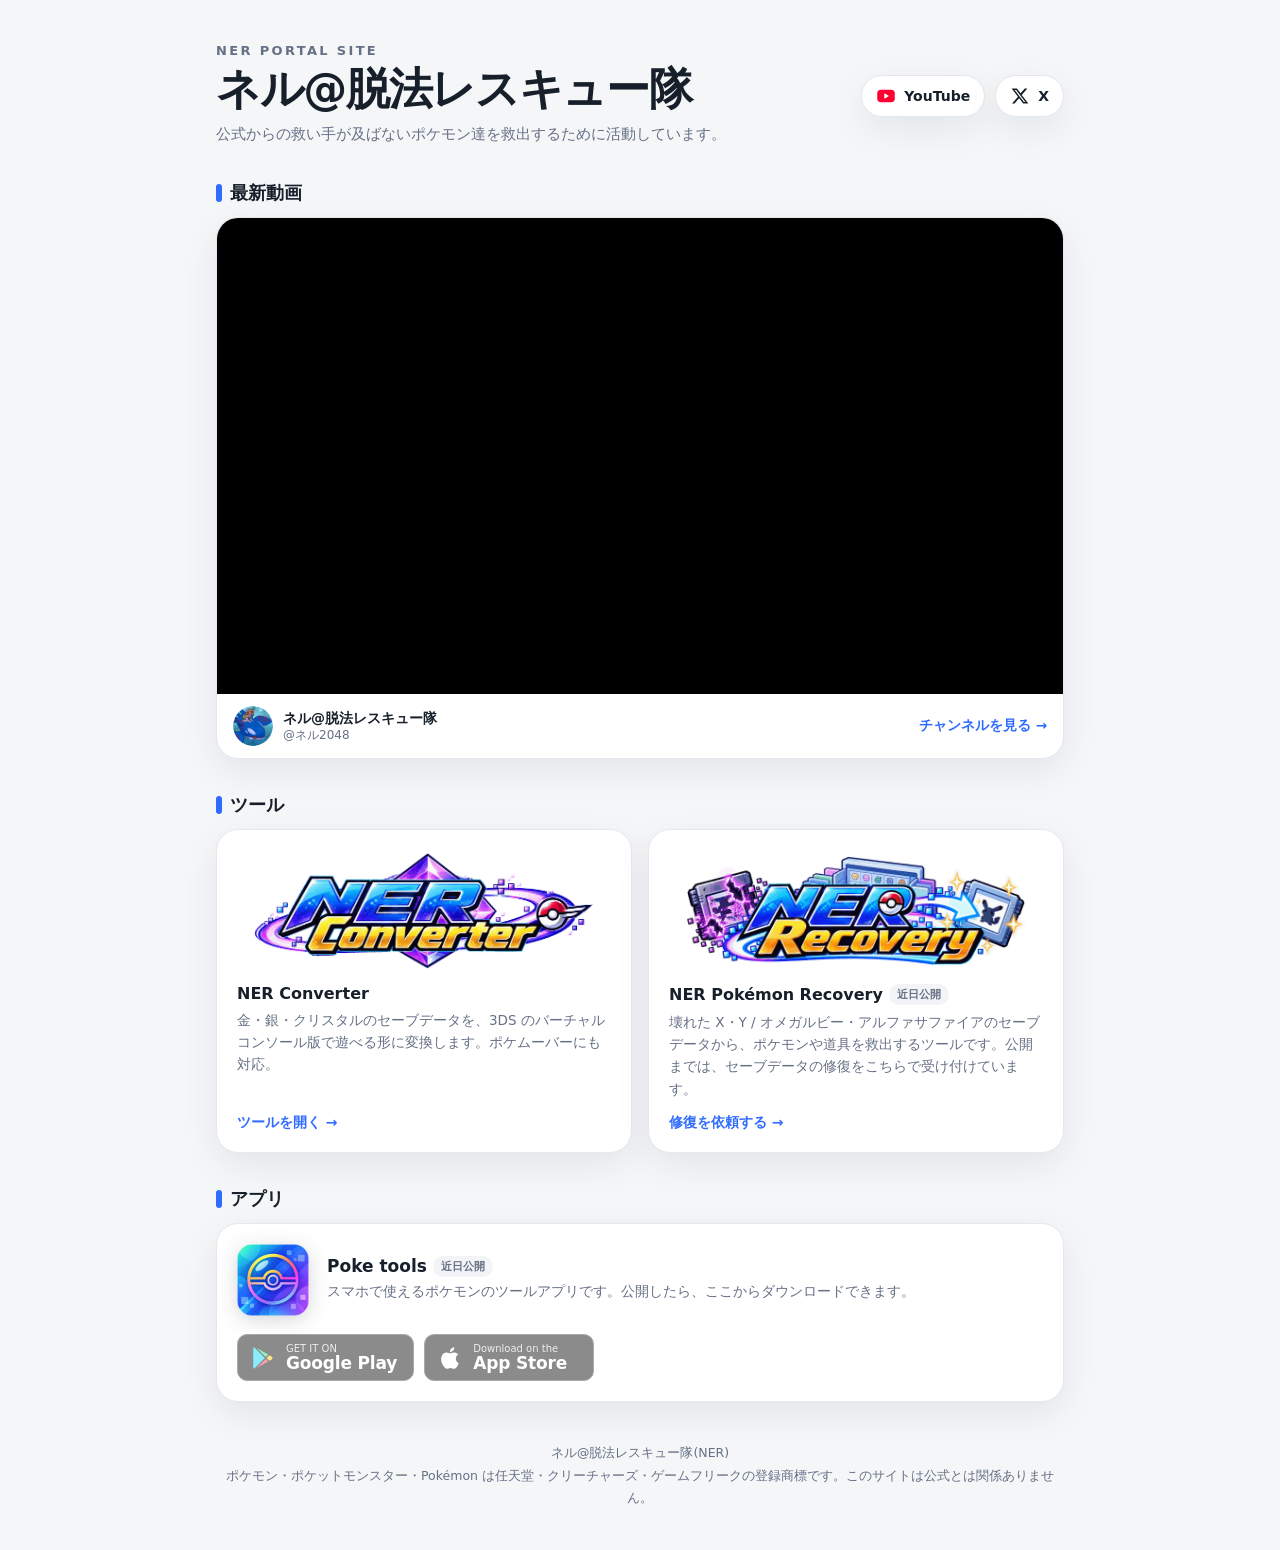
==== index.html @ 997ce914 "ポータル: Recovery のカードを修復依頼ページへつなぐ Co-Authored-By: Claude Opus 5.5 <noreply@anthropic.com> Claude-Sessi" ====
<!doctype html>
<html lang="ja">
<head>
<meta charset="utf-8">
<meta name="viewport" content="width=device-width, initial-scale=1">
<meta http-equiv="Cache-Control" content="no-cache">
<meta name="google-adsense-account" content="ca-pub-9139206140818266">
<title>ネル@脱法レスキュー隊 | NER PORTAL SITE</title>
<meta name="description" content="公式からの救い手が及ばないポケモン達を救出するために活動しています。NER Converter・NER Pokémon Recovery とアプリ、YouTube・X のまとめページです。">
<meta property="og:title" content="ネル@脱法レスキュー隊 | NER PORTAL SITE">
<meta property="og:description" content="ポケモンのセーブデータ用ツールとアプリ、YouTube・X のまとめ">
<meta property="og:image" content="https://noctis1008-wq.github.io/img/converter.png">
<style>
:root{
  --bg:#f4f6f8;--card:#fff;--line:#e4e7ec;--text:#17202a;--sub:#667085;--accent:#2f6bff;
  --shadow:0 12px 36px rgba(16,24,40,.07);--chip:#f2f4f7;
  font-family:system-ui,-apple-system,BlinkMacSystemFont,"Hiragino Sans","Segoe UI",sans-serif;color:var(--text);background:var(--bg)
}
@media (prefers-color-scheme:dark){:root:not([data-theme="light"]){--bg:#0f1420;--card:#171e2c;--line:#283246;--text:#eef2f7;--sub:#98a2b3;--accent:#7aa2ff;--shadow:0 12px 36px rgba(0,0,0,.35);--chip:#222b3c}}
:root[data-theme="dark"]{--bg:#0f1420;--card:#171e2c;--line:#283246;--text:#eef2f7;--sub:#98a2b3;--accent:#7aa2ff;--shadow:0 12px 36px rgba(0,0,0,.35);--chip:#222b3c}
*{box-sizing:border-box}
body{margin:0;background:var(--bg);color:var(--text)}
a{color:inherit}
.wrap{max-width:880px;margin:0 auto;padding:44px 16px 40px}
/* ヘッダー */
.hero{display:flex;align-items:center;justify-content:space-between;gap:16px;flex-wrap:wrap;margin-bottom:30px}
.hero-name{margin:0;font-size:clamp(26px,6vw,44px);word-break:keep-all;overflow-wrap:anywhere;letter-spacing:-.03em;line-height:1.05}
.hero-name small{display:block;font-size:13px;letter-spacing:.18em;color:var(--sub);font-weight:800;margin-bottom:8px}
.hero-lead{margin:10px 0 0;color:var(--sub);line-height:1.7;font-size:15px}
.sns{display:flex;gap:10px}
.sns a{display:inline-flex;align-items:center;gap:8px;text-decoration:none;font-weight:800;font-size:14px;padding:10px 14px;border-radius:999px;background:var(--card);border:1px solid var(--line);box-shadow:var(--shadow);transition:transform .15s}
.sns a:hover{transform:translateY(-2px)}
.sns svg{width:20px;height:20px;flex:none}
/* 見出し */
h2{font-size:18px;margin:34px 0 12px;display:flex;align-items:center;gap:8px}
h2::before{content:"";width:6px;height:18px;border-radius:3px;background:var(--accent)}
/* ツール */
.tools{display:grid;grid-template-columns:1fr 1fr;gap:16px}
.tool{display:flex;flex-direction:column;text-decoration:none;background:var(--card);border:1px solid var(--line);border-radius:22px;box-shadow:var(--shadow);overflow:hidden;transition:transform .15s,box-shadow .15s}
.tool:hover{transform:translateY(-3px);box-shadow:0 18px 40px rgba(16,24,40,.12)}
.tool-logo{display:grid;place-items:center;padding:18px 18px 6px;aspect-ratio:720/260}
.tool-logo img{width:100%;height:auto;max-width:340px}
.tool-body{padding:4px 20px 20px;display:flex;flex-direction:column;gap:6px;flex:1}
.tool-body b{font-size:16px}
.tool-body p{margin:0;color:var(--sub);font-size:13.5px;line-height:1.65;flex:1}
.tool-go{margin-top:8px;font-weight:800;font-size:14px;color:var(--accent)}
/* アプリ */
.app{background:var(--card);border:1px solid var(--line);border-radius:22px;box-shadow:var(--shadow);padding:20px;display:flex;gap:18px;align-items:center;flex-wrap:wrap}
.app-icon{width:72px;height:72px;flex:none;filter:drop-shadow(0 4px 10px rgba(16,24,40,.18))}
.app-main{flex:1;min-width:200px}
.app-main b{font-size:17px}
.app-main p{margin:4px 0 0;color:var(--sub);font-size:13.5px;line-height:1.6}
.soon{display:inline-block;margin-left:6px;font-size:11px;font-weight:800;padding:3px 8px;border-radius:999px;background:var(--chip);color:var(--sub);vertical-align:2px}
.stores{display:flex;gap:10px;flex-wrap:wrap;width:100%}
.store{display:inline-flex;align-items:center;gap:10px;min-width:170px;padding:8px 16px 8px 12px;border-radius:10px;background:#000;color:#fff;text-decoration:none;border:1px solid #444}
.store svg{width:26px;height:26px;flex:none}
.store span{display:flex;flex-direction:column;line-height:1.1}
.store small{font-size:10px;opacity:.85}
.store strong{font-size:17px;letter-spacing:-.01em;white-space:nowrap}
.store[aria-disabled="true"]{opacity:.45;cursor:not-allowed}
/* 動画 */
.video{background:var(--card);border:1px solid var(--line);border-radius:22px;box-shadow:var(--shadow);overflow:hidden}
.video-frame{position:relative;aspect-ratio:16/9;background:#000}
.video-frame iframe{position:absolute;inset:0;width:100%;height:100%;border:0}
.video-foot{display:flex;justify-content:space-between;align-items:center;gap:10px;padding:12px 16px;font-size:14px;flex-wrap:wrap}
.video-foot a{font-weight:800;color:var(--accent);text-decoration:none}
.video-empty{display:flex;align-items:center;gap:14px;padding:22px;text-decoration:none}
.video-empty svg{width:48px;height:48px;flex:none}
.video-empty b{display:block;font-size:16px}
.video-empty span{color:var(--sub);font-size:13.5px}
footer{text-align:center;margin-top:40px;color:var(--sub);font-size:12.5px;line-height:1.8}
@media (max-width:640px){
  .wrap{padding-top:30px}
  .tools{grid-template-columns:1fr}
  .store{flex:1;min-width:0;justify-content:center;padding:8px 10px}
  .store strong{font-size:15px}
}
.video-foot{text-decoration:none;color:inherit}
.video-foot .ch-icon,.video-empty .ch-icon{width:40px;height:40px;border-radius:50%;flex:none}
.video-empty .ch-icon{width:52px;height:52px}
.video-foot>span:nth-of-type(1){display:flex;flex-direction:column;line-height:1.3;margin-right:auto}
.video-foot small{color:var(--sub);font-size:12px}
.video-foot .ch-go{font-weight:800;color:var(--accent);font-size:13.5px}
.video-foot{justify-content:flex-start!important;flex-wrap:nowrap!important}
.video-foot .ch-go{white-space:nowrap}
.video-foot b{display:block}
.video-foot>span:nth-of-type(1){min-width:0}
</style>
</head>
<body>
<main class="wrap">
  <header class="hero">
    <div>
      <h1 class="hero-name"><small>NER PORTAL SITE</small>ネル@脱法レスキュー隊</h1>
      <p class="hero-lead">公式からの救い手が及ばないポケモン達を救出するために活動しています。</p>
    </div>
    <nav class="sns" aria-label="SNS">
      <a href="https://www.youtube.com/@%E3%83%8D%E3%83%AB2048" target="_blank" rel="noopener noreferrer">
        <svg viewBox="0 0 24 24" aria-hidden="true"><rect x="1.5" y="4.5" width="21" height="15" rx="4.5" fill="#ff0033"/><path d="M10 8.8v6.4l5.6-3.2z" fill="#fff"/></svg>YouTube</a>
      <a href="https://x.com/ner2048" target="_blank" rel="noopener noreferrer">
        <svg viewBox="0 0 24 24" aria-hidden="true"><path fill="currentColor" d="M17.75 3h3.07l-6.7 7.66L22 21h-6.17l-4.83-6.32L5.47 21H2.4l7.17-8.2L2 3h6.33l4.37 5.77zm-1.08 16.18h1.7L7.4 4.73H5.58z"/></svg>X</a>
    </nav>
  </header>

  <h2>最新動画</h2>
  <section class="video" id="video"></section>

  <h2>ツール</h2>
  <section class="tools">
    <a class="tool" href="converter/">
      <div class="tool-logo"><img src="img/converter.png" width="720" height="245" alt="NER Converter" decoding="async"></div>
      <div class="tool-body">
        <b>NER Converter</b>
        <p>金・銀・クリスタルのセーブデータを、3DS のバーチャルコンソール版で遊べる形に変換します。ポケムーバーにも対応。</p>
        <span class="tool-go">ツールを開く →</span>
      </div>
    </a>
    <!-- いまは修復依頼ページへつなぐ。Recovery を公開したら href を Pokemon-Save-Rescue/ にし、近日公開の表示と説明文を戻す -->
    <a class="tool" href="repair-request/">
      <div class="tool-logo"><img src="img/recovery.png" width="720" height="232" alt="NER Pokémon Recovery" decoding="async"></div>
      <div class="tool-body">
        <b>NER Pokémon Recovery<span class="soon">近日公開</span></b>
        <p>壊れた X・Y / オメガルビー・アルファサファイアのセーブデータから、ポケモンや道具を救出するツールです。公開までは、セーブデータの修復をこちらで受け付けています。</p>
        <span class="tool-go">修復を依頼する →</span>
      </div>
    </a>
  </section>

  <h2>アプリ</h2>
  <section class="app">
    <img class="app-icon" src="img/poketools.png" width="216" height="216" alt="Poke tools のアイコン">
    <div class="app-main">
      <b>Poke tools</b><span class="soon">近日公開</span>
      <p>スマホで使えるポケモンのツールアプリです。公開したら、ここからダウンロードできます。</p>
    </div>
    <div class="stores">
      <!-- 公開したら href を入れて aria-disabled を消す -->
      <a class="store" aria-disabled="true" title="近日公開" role="link">
        <svg viewBox="0 0 24 24" aria-hidden="true"><path fill="#00d7fe" d="M3.84 2.15 13.69 12l-9.85 9.85A1.6 1.6 0 0 1 3 20.5v-17c0-.59.34-1.11.84-1.35z"/><path fill="#ffce00" d="m17.89 9.5 2.27 1.31c.34.27.59.69.59 1.19s-.22.9-.57 1.18l-2.29 1.32L15.39 12z"/><path fill="#00f076" d="M6.05 2.66 16.81 8.88l-2.27 2.27z"/><path fill="#f63448" d="m16.81 15.12-10.76 6.22 8.49-8.49z"/></svg>
        <span><small>GET IT ON</small><strong>Google Play</strong></span></a>
      <a class="store" aria-disabled="true" title="近日公開" role="link">
        <svg viewBox="0 0 24 24" aria-hidden="true"><path fill="#fff" d="M18.71 19.5c-.83 1.24-1.71 2.45-3.05 2.47-1.34.03-1.77-.79-3.29-.79-1.53 0-2 .77-3.27.82-1.31.05-2.3-1.32-3.14-2.53C4.25 17 2.94 12.45 4.7 9.39c.87-1.52 2.43-2.48 4.12-2.51 1.28-.02 2.5.87 3.29.87.78 0 2.26-1.07 3.81-.91.65.03 2.47.26 3.64 1.98-.09.06-2.17 1.28-2.15 3.81.03 3.02 2.65 4.03 2.68 4.04-.03.07-.42 1.44-1.38 2.83M13 3.5c.73-.83 1.94-1.46 2.94-1.5.13 1.17-.34 2.35-1.04 3.19-.69.85-1.83 1.51-2.95 1.42-.15-1.15.41-2.35 1.05-3.11z"/></svg>
        <span><small>Download on the</small><strong>App Store</strong></span></a>
    </div>
  </section>

  <footer>ネル@脱法レスキュー隊(NER)<br>ポケモン・ポケットモンスター・Pokémon は任天堂・クリーチャーズ・ゲームフリークの登録商標です。このサイトは公式とは関係ありません。</footer>
</main>
<script>
// YouTube のチャンネル ID(UC で始まる文字列)を入れると、最新の動画がここに表示される。
// 空のあいだは、チャンネルへのリンクだけを出す。
const YT_CHANNEL_ID = "UCuv7zpLLJHIHn0xw_sAEwPQ";
const YT_URL = "https://www.youtube.com/@%E3%83%8D%E3%83%AB2048";
(function(){
  const box=document.getElementById('video');
  const ytIcon='<svg viewBox="0 0 24 24" aria-hidden="true"><rect x="1.5" y="4.5" width="21" height="15" rx="4.5" fill="#ff0033"/><path d="M10 8.8v6.4l5.6-3.2z" fill="#fff"/></svg>';
  if(/^UC[\w-]{22}$/.test(YT_CHANNEL_ID)){
    // チャンネルの「アップロード動画」の再生リスト(UC → UU)。いちばん新しい動画から再生される
    const list='UU'+YT_CHANNEL_ID.slice(2);
    box.innerHTML='<div class="video-frame"><iframe src="https://www.youtube-nocookie.com/embed/videoseries?list='+list+'" title="ネル@脱法レスキュー隊 の最新動画" loading="lazy" allow="accelerometer; encrypted-media; gyroscope; picture-in-picture; web-share" allowfullscreen></iframe></div>'+
      '<a class="video-foot" href="'+YT_URL+'" target="_blank" rel="noopener noreferrer"><img class="ch-icon" src="img/channel.png" width="192" height="192" alt=""><span><b>ネル@脱法レスキュー隊</b><small>@ネル2048</small></span><span class="ch-go">チャンネルを見る →</span></a>';
  }else{
    box.innerHTML='<a class="video-empty" href="'+YT_URL+'" target="_blank" rel="noopener noreferrer">'+'<img class="ch-icon" src="img/channel.png" width="192" height="192" alt="">'+'<div><b>YouTube で最新動画を見る</b><span>ネル@脱法レスキュー隊 のチャンネルを開きます</span></div></a>';
  }
})();
</script>
</body>
</html>
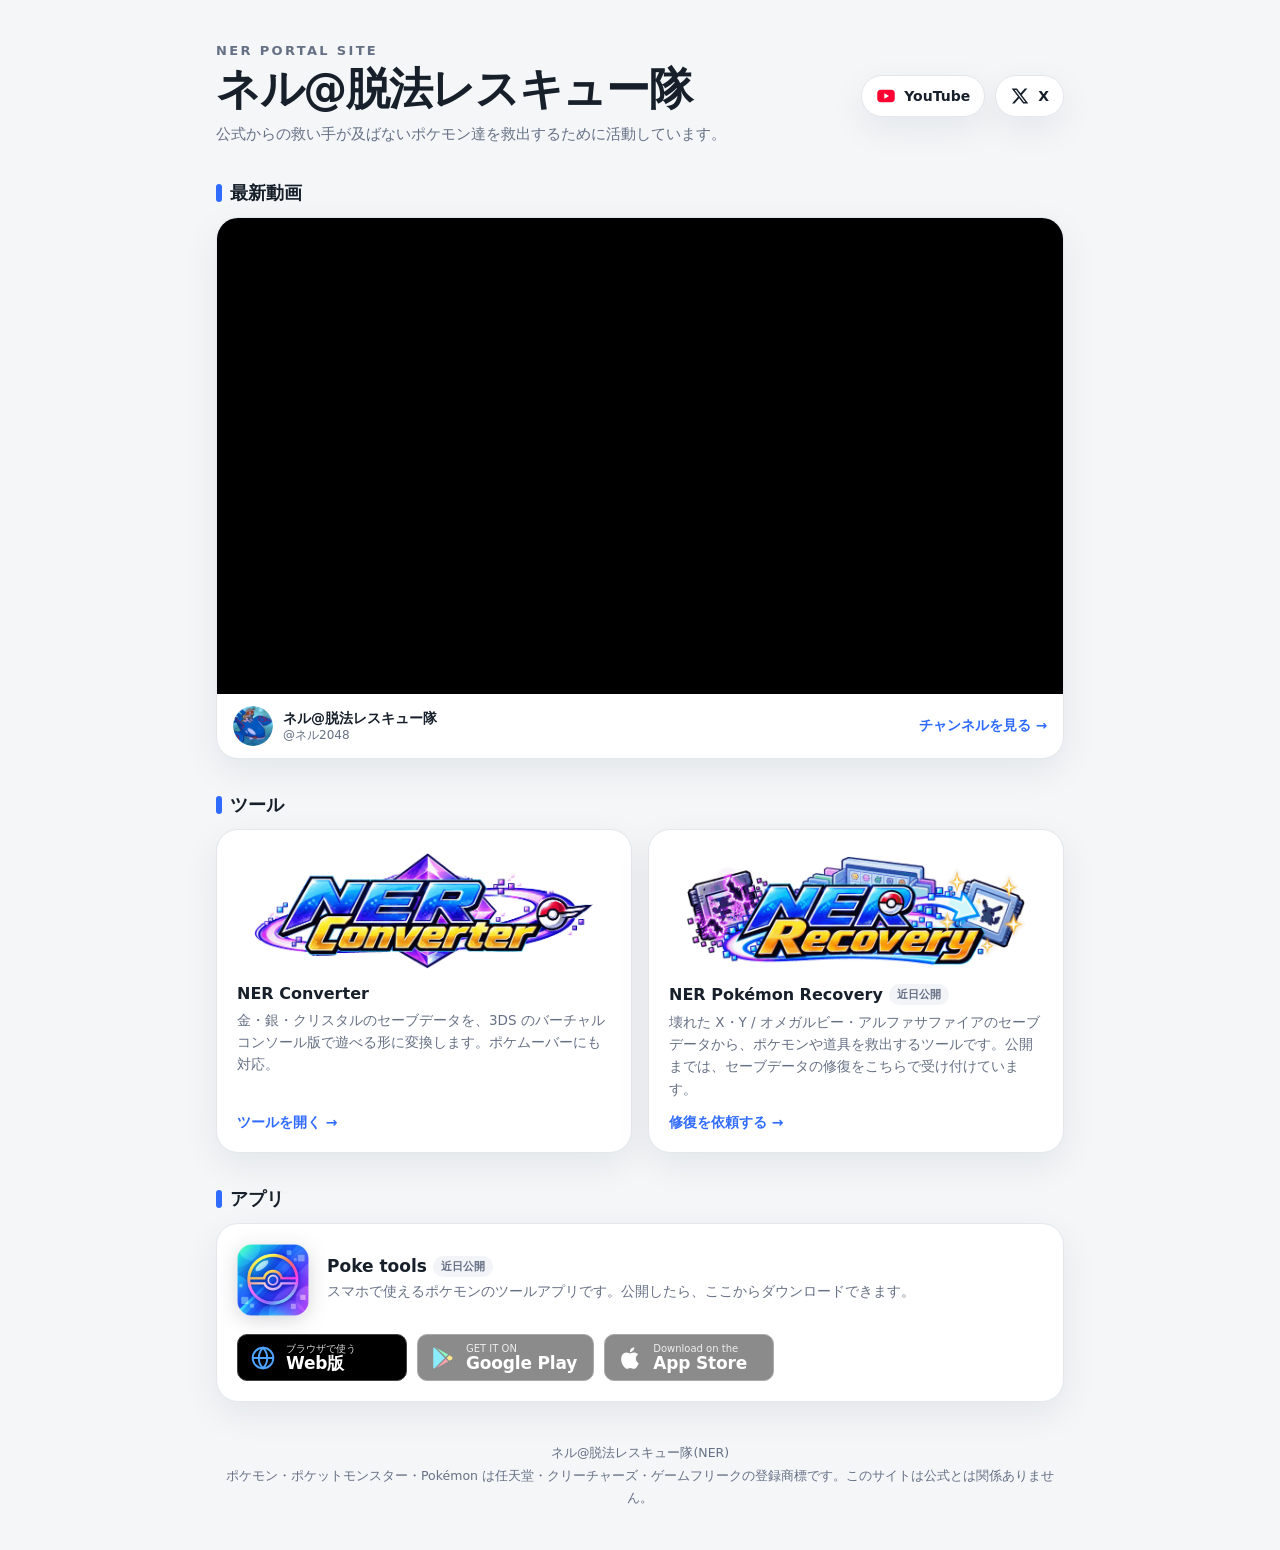
==== commit 878d0800: "ポータル: Poke tools に Web版 ボタンを追加" ====
--- a/index.html
+++ b/index.html
@@ -4,6 +4,8 @@
 <meta charset="utf-8">
 <meta name="viewport" content="width=device-width, initial-scale=1">
 <meta http-equiv="Cache-Control" content="no-cache">
+<!-- YouTube の埋め込みは、どのサイトから開いたか(リファラー)が届かないと「エラー 153」になる -->
+<meta name="referrer" content="strict-origin-when-cross-origin">
 <meta name="google-adsense-account" content="ca-pub-9139206140818266">
 <title>ネル@脱法レスキュー隊 | NER PORTAL SITE</title>
 <meta name="description" content="公式からの救い手が及ばないポケモン達を救出するために活動しています。NER Converter・NER Pokémon Recovery とアプリ、YouTube・X のまとめページです。">
@@ -74,6 +76,7 @@
   .tools{grid-template-columns:1fr}
   .store{flex:1;min-width:0;justify-content:center;padding:8px 10px}
   .store strong{font-size:15px}
+  .store-web{flex:1 1 100%}
 }
 .video-foot{text-decoration:none;color:inherit}
 .video-foot .ch-icon,.video-empty .ch-icon{width:40px;height:40px;border-radius:50%;flex:none}
@@ -134,6 +137,9 @@
       <p>スマホで使えるポケモンのツールアプリです。公開したら、ここからダウンロードできます。</p>
     </div>
     <div class="stores">
+      <a class="store store-web" href="poke-tools/">
+        <svg viewBox="0 0 24 24" aria-hidden="true"><circle cx="12" cy="12" r="9.5" fill="none" stroke="#4da3ff" stroke-width="1.8"/><path d="M2.5 12h19M12 2.5c2.6 2.7 3.9 5.9 3.9 9.5s-1.3 6.8-3.9 9.5c-2.6-2.7-3.9-5.9-3.9-9.5S9.4 5.2 12 2.5z" fill="none" stroke="#4da3ff" stroke-width="1.8"/></svg>
+        <span><small>ブラウザで使う</small><strong>Web版</strong></span></a>
       <!-- 公開したら href を入れて aria-disabled を消す -->
       <a class="store" aria-disabled="true" title="近日公開" role="link">
         <svg viewBox="0 0 24 24" aria-hidden="true"><path fill="#00d7fe" d="M3.84 2.15 13.69 12l-9.85 9.85A1.6 1.6 0 0 1 3 20.5v-17c0-.59.34-1.11.84-1.35z"/><path fill="#ffce00" d="m17.89 9.5 2.27 1.31c.34.27.59.69.59 1.19s-.22.9-.57 1.18l-2.29 1.32L15.39 12z"/><path fill="#00f076" d="M6.05 2.66 16.81 8.88l-2.27 2.27z"/><path fill="#f63448" d="m16.81 15.12-10.76 6.22 8.49-8.49z"/></svg>
@@ -157,7 +163,7 @@
   if(/^UC[\w-]{22}$/.test(YT_CHANNEL_ID)){
     // チャンネルの「アップロード動画」の再生リスト(UC → UU)。いちばん新しい動画から再生される
     const list='UU'+YT_CHANNEL_ID.slice(2);
-    box.innerHTML='<div class="video-frame"><iframe src="https://www.youtube-nocookie.com/embed/videoseries?list='+list+'" title="ネル@脱法レスキュー隊 の最新動画" loading="lazy" allow="accelerometer; encrypted-media; gyroscope; picture-in-picture; web-share" allowfullscreen></iframe></div>'+
+    box.innerHTML='<div class="video-frame"><iframe src="https://www.youtube-nocookie.com/embed/videoseries?list='+list+'" title="ネル@脱法レスキュー隊 の最新動画" loading="lazy" referrerpolicy="strict-origin-when-cross-origin" allow="accelerometer; encrypted-media; gyroscope; picture-in-picture; web-share" allowfullscreen></iframe></div>'+
       '<a class="video-foot" href="'+YT_URL+'" target="_blank" rel="noopener noreferrer"><img class="ch-icon" src="img/channel.png" width="192" height="192" alt=""><span><b>ネル@脱法レスキュー隊</b><small>@ネル2048</small></span><span class="ch-go">チャンネルを見る →</span></a>';
   }else{
     box.innerHTML='<a class="video-empty" href="'+YT_URL+'" target="_blank" rel="noopener noreferrer">'+'<img class="ch-icon" src="img/channel.png" width="192" height="192" alt="">'+'<div><b>YouTube で最新動画を見る</b><span>ネル@脱法レスキュー隊 のチャンネルを開きます</span></div></a>';
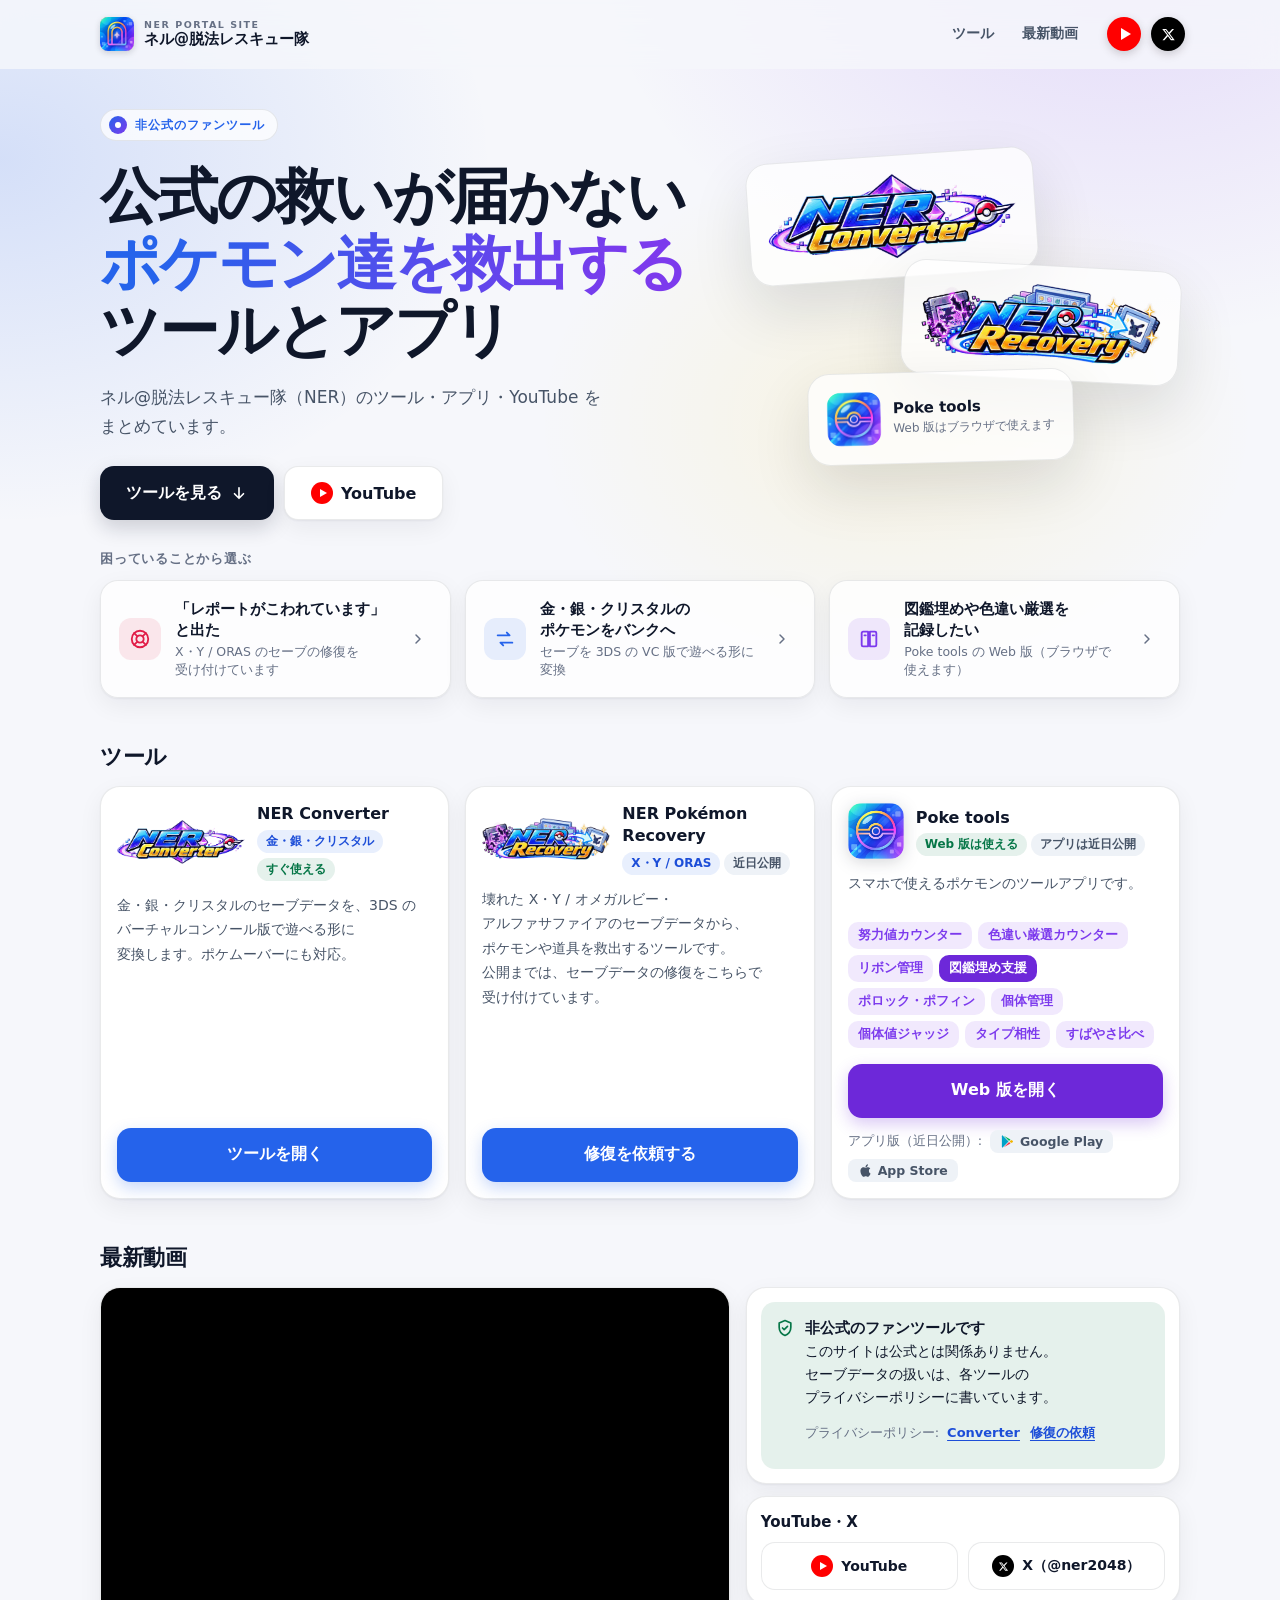
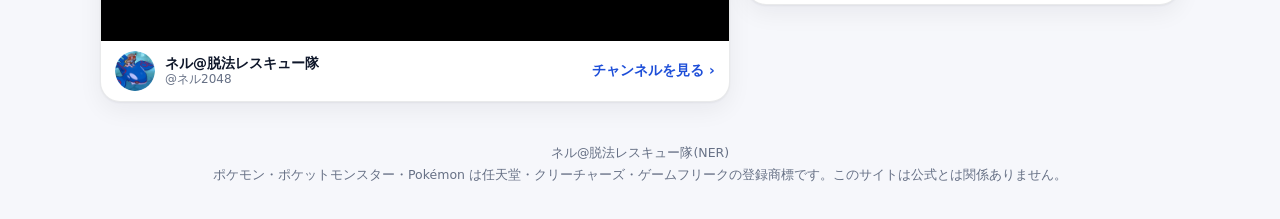
==== commit b5b714eb: "ポータル: トップページのデザインを刷新(大きな見出し・困っていることから選ぶ・ツール3つを1段に・Poke tools の Web 版を表に・動画の横に非公式の説明とYouTube・X)。ダークモー" ====
--- a/index.html
+++ b/index.html
@@ -6,152 +6,241 @@
 <meta http-equiv="Cache-Control" content="no-cache">
 <!-- YouTube の埋め込みは、どのサイトから開いたか(リファラー)が届かないと「エラー 153」になる -->
 <meta name="referrer" content="strict-origin-when-cross-origin">
-<meta name="google-adsense-account" content="ca-pub-9139206140818266">
 <title>ネル@脱法レスキュー隊 | NER PORTAL SITE</title>
+<meta name="apple-mobile-web-app-title" content="NER PORTAL">
+<link rel="apple-touch-icon" sizes="180x180" href="apple-touch-icon.png">
+<link rel="icon" type="image/png" sizes="192x192" href="img/portal-icon-192.png">
 <meta name="description" content="公式からの救い手が及ばないポケモン達を救出するために活動しています。NER Converter・NER Pokémon Recovery とアプリ、YouTube・X のまとめページです。">
 <meta property="og:title" content="ネル@脱法レスキュー隊 | NER PORTAL SITE">
 <meta property="og:description" content="ポケモンのセーブデータ用ツールとアプリ、YouTube・X のまとめ">
 <meta property="og:image" content="https://noctis1008-wq.github.io/img/converter.png">
 <style>
 :root{
-  --bg:#f4f6f8;--card:#fff;--line:#e4e7ec;--text:#17202a;--sub:#667085;--accent:#2f6bff;
-  --shadow:0 12px 36px rgba(16,24,40,.07);--chip:#f2f4f7;
-  font-family:system-ui,-apple-system,BlinkMacSystemFont,"Hiragino Sans","Segoe UI",sans-serif;color:var(--text);background:var(--bg)
+  --bg:#f6f7fb;--card:#fff;--glass:rgba(255,255,255,.74);--line:rgba(15,23,42,.09);--text:#0f172a;--sub:#475467;--mute:#667085;
+  --blue:#2563eb;--blue2:#1d4ed8;--violet:#7c3aed;--violet-btn:#6d28d9;--red:#e11d48;--ok:#067647;
+  --soft-b:rgba(37,99,235,.1);--soft-v:rgba(124,58,237,.11);--soft-r:rgba(225,29,72,.1);--soft-ok:rgba(6,118,71,.1);--chip:#eef2f7;
+  --shadow:0 1px 2px rgba(15,23,42,.05),0 8px 24px rgba(15,23,42,.06);--glow1:rgba(37,99,235,.16);--glow2:rgba(124,58,237,.16);--glow3:rgba(255,206,0,.10);
+  --top:rgba(246,247,251,.82);--pri-bg:#0f172a;--pri-fg:#fff;--x-bg:#000;--x-fg:#fff;
+  color-scheme:light;
 }
-@media (prefers-color-scheme:dark){:root:not([data-theme="light"]){--bg:#0f1420;--card:#171e2c;--line:#283246;--text:#eef2f7;--sub:#98a2b3;--accent:#7aa2ff;--shadow:0 12px 36px rgba(0,0,0,.35);--chip:#222b3c}}
-:root[data-theme="dark"]{--bg:#0f1420;--card:#171e2c;--line:#283246;--text:#eef2f7;--sub:#98a2b3;--accent:#7aa2ff;--shadow:0 12px 36px rgba(0,0,0,.35);--chip:#222b3c}
+@media (prefers-color-scheme:dark){:root:not([data-theme="light"]){
+  --bg:#0b1020;--card:#121a2e;--glass:rgba(18,26,46,.72);--line:rgba(255,255,255,.1);--text:#eef2ff;--sub:#b6c0d4;--mute:#8d99b0;
+  --blue:#6b95ff;--blue2:#8fb0ff;--violet:#a78bfa;--violet-btn:#7c3aed;--red:#fb7185;--ok:#4ade80;
+  --soft-b:rgba(107,149,255,.14);--soft-v:rgba(167,139,250,.15);--soft-r:rgba(251,113,133,.14);--soft-ok:rgba(74,222,128,.12);--chip:#1d273d;
+  --shadow:0 1px 2px rgba(0,0,0,.3),0 10px 30px rgba(0,0,0,.35);--glow1:rgba(37,99,235,.28);--glow2:rgba(124,58,237,.30);--glow3:rgba(255,206,0,0);
+  --top:rgba(11,16,32,.8);--pri-bg:#eef2ff;--pri-fg:#0b1020;--x-bg:#fff;--x-fg:#000;color-scheme:dark}}
+:root[data-theme="dark"]{
+  --bg:#0b1020;--card:#121a2e;--glass:rgba(18,26,46,.72);--line:rgba(255,255,255,.1);--text:#eef2ff;--sub:#b6c0d4;--mute:#8d99b0;
+  --blue:#6b95ff;--blue2:#8fb0ff;--violet:#a78bfa;--violet-btn:#7c3aed;--red:#fb7185;--ok:#4ade80;
+  --soft-b:rgba(107,149,255,.14);--soft-v:rgba(167,139,250,.15);--soft-r:rgba(251,113,133,.14);--soft-ok:rgba(74,222,128,.12);--chip:#1d273d;
+  --shadow:0 1px 2px rgba(0,0,0,.3),0 10px 30px rgba(0,0,0,.35);--glow1:rgba(37,99,235,.28);--glow2:rgba(124,58,237,.30);--glow3:rgba(255,206,0,0);
+  --top:rgba(11,16,32,.8);--pri-bg:#eef2ff;--pri-fg:#0b1020;--x-bg:#fff;--x-fg:#000;color-scheme:dark}
 *{box-sizing:border-box}
-body{margin:0;background:var(--bg);color:var(--text)}
-a{color:inherit}
-.wrap{max-width:880px;margin:0 auto;padding:44px 16px 40px}
-/* ヘッダー */
-.hero{display:flex;align-items:center;justify-content:space-between;gap:16px;flex-wrap:wrap;margin-bottom:30px}
-.hero-name{margin:0;font-size:clamp(26px,6vw,44px);word-break:keep-all;overflow-wrap:anywhere;letter-spacing:-.03em;line-height:1.05}
-.hero-name small{display:block;font-size:13px;letter-spacing:.18em;color:var(--sub);font-weight:800;margin-bottom:8px}
-.hero-lead{margin:10px 0 0;color:var(--sub);line-height:1.7;font-size:15px}
-.sns{display:flex;gap:10px}
-.sns a{display:inline-flex;align-items:center;gap:8px;text-decoration:none;font-weight:800;font-size:14px;padding:10px 14px;border-radius:999px;background:var(--card);border:1px solid var(--line);box-shadow:var(--shadow);transition:transform .15s}
-.sns a:hover{transform:translateY(-2px)}
-.sns svg{width:20px;height:20px;flex:none}
+html{scroll-behavior:smooth;scroll-padding-top:72px}
+body{margin:0;background:var(--bg);color:var(--text);font-family:"Noto Sans JP","Hiragino Sans","Hiragino Kaku Gothic ProN",system-ui,-apple-system,"Segoe UI","Yu Gothic UI",Meiryo,sans-serif;
+  font-feature-settings:"palt";-webkit-font-smoothing:antialiased;word-break:auto-phrase;line-break:strict;
+  background-image:radial-gradient(60% 600px at 88% -80px,var(--glow2),transparent 70%),radial-gradient(55% 520px at 0% 160px,var(--glow1),transparent 70%),radial-gradient(40% 380px at 70% 420px,var(--glow3),transparent 70%);background-repeat:no-repeat}
+a{color:inherit;text-decoration:none}
+:focus-visible{outline:3px solid var(--blue);outline-offset:2px;border-radius:10px}
+/* 上部バー */
+.top{position:sticky;top:0;z-index:10;background:var(--top);backdrop-filter:saturate(1.4) blur(14px);-webkit-backdrop-filter:saturate(1.4) blur(14px);border-bottom:1px solid transparent}
+.top-in{max-width:1160px;margin:0 auto;display:flex;align-items:center;justify-content:space-between;height:60px;padding:0 10px 0 18px}
+.brand{display:flex;align-items:center;gap:10px;min-height:44px}
+.brand img{width:30px;height:30px;border-radius:8px;box-shadow:0 2px 6px rgba(16,24,40,.18)}
+.brand span{display:flex;flex-direction:column;line-height:1.15;font-weight:700;font-size:14px}
+.brand small{font-size:9.5px;letter-spacing:.16em;color:var(--mute);font-weight:700}
+.nav{display:flex;align-items:center}
+.nav .lk{display:none;font-size:14px;font-weight:600;color:var(--sub);padding:0 14px;height:44px;align-items:center}
+.nav .lk:hover{color:var(--text)}
+/* 小さいアイコンは見た目の大きさのまま、押せる範囲を 44px にする */
+.hit{width:44px;height:44px;display:grid;place-items:center;border-radius:50%}
+.si{width:34px;height:34px;border-radius:50%;display:grid;place-items:center;box-shadow:0 3px 10px rgba(0,0,0,.18);transition:transform .15s}
+.hit:hover .si{transform:translateY(-1px)}
+.yt{background:#f00}.yt i{width:0;height:0;margin-left:3px;border-top:6px solid transparent;border-bottom:6px solid transparent;border-left:10px solid #fff}
+.xx{background:var(--x-bg);color:var(--x-fg)}.xx svg{width:15px;height:15px}
+.wrap{max-width:1160px;margin:0 auto;padding:0 24px}
+/* 最初の画面 */
+.hero{padding-top:26px}
+.eyebrow{display:inline-flex;align-items:center;gap:8px;font-size:12px;font-weight:700;letter-spacing:.08em;color:var(--blue);padding:6px 12px 6px 8px;border-radius:999px;background:var(--glass);border:1px solid var(--line)}
+.eyebrow .dot{width:18px;height:18px;border-radius:50%;background:linear-gradient(135deg,var(--blue),var(--violet));display:grid;place-items:center}
+.eyebrow .dot::after{content:"";width:6px;height:6px;border-radius:50%;background:#fff}
+h1{font-weight:900;letter-spacing:-.035em;line-height:1.18;font-size:34px;margin:18px 0 14px}
+h1 .l{display:block;word-break:keep-all}
+.grad{background-image:linear-gradient(100deg,var(--blue) 10%,var(--violet) 90%);-webkit-background-clip:text;background-clip:text;color:transparent}
+.lead{font-size:15px;line-height:1.75;color:var(--sub);margin:0;text-wrap:pretty}
+.ctas{display:flex;gap:10px;margin-top:24px}
+.btn{min-height:50px;padding:0 20px;border-radius:14px;display:inline-flex;align-items:center;justify-content:center;gap:8px;font-weight:700;font-size:15px;white-space:nowrap;transition:transform .15s,box-shadow .15s}
+.btn:hover{transform:translateY(-1px)}
+.btn svg{width:18px;height:18px;flex:none}
+.btn.pri{background:var(--pri-bg);color:var(--pri-fg);box-shadow:0 8px 20px rgba(15,23,42,.18);flex:1.2}
+.btn.sec{background:var(--card);border:1px solid var(--line);box-shadow:var(--shadow);flex:1}
+.btn .si{width:22px;height:22px;box-shadow:none}.btn .yt i{border-top-width:4px;border-bottom-width:4px;border-left-width:7px;margin-left:2px}
+.float{display:none}
+.kicker{font-size:13px;font-weight:700;color:var(--mute);letter-spacing:.06em;margin:34px 0 12px}
+.picks{display:grid;gap:10px}
+.pick{display:flex;align-items:center;gap:14px;padding:14px 12px 14px 14px;border-radius:18px;background:var(--glass);border:1px solid var(--line);box-shadow:var(--shadow);min-height:72px;transition:transform .15s,border-color .15s}
+.pick:hover{transform:translateY(-2px);border-color:rgba(37,99,235,.35)}
+.ic{flex:none;width:42px;height:42px;border-radius:12px;display:grid;place-items:center}
+.ic svg{width:22px;height:22px;fill:none;stroke:currentColor;stroke-width:2;stroke-linecap:round;stroke-linejoin:round}
+.ic.r{background:var(--soft-r);color:var(--red)}.ic.c{background:var(--soft-b);color:var(--blue)}.ic.p{background:var(--soft-v);color:var(--violet)}
+.pt{flex:1;min-width:0}
+.pt b{display:block;font-size:15px;font-weight:700;line-height:1.4;text-wrap:pretty}
+.pt small{display:block;font-size:12.5px;color:var(--mute);margin-top:2px;line-height:1.45}
+.chev{flex:none;width:28px;height:28px;display:grid;place-items:center;color:var(--mute)}
+.chev svg{width:16px;height:16px;fill:none;stroke:currentColor;stroke-width:2.2;stroke-linecap:round;stroke-linejoin:round}
 /* 見出し */
-h2{font-size:18px;margin:34px 0 12px;display:flex;align-items:center;gap:8px}
-h2::before{content:"";width:6px;height:18px;border-radius:3px;background:var(--accent)}
+h2{font-size:22px;font-weight:800;letter-spacing:-.02em;margin:44px 0 14px}
 /* ツール */
-.tools{display:grid;grid-template-columns:1fr 1fr;gap:16px}
-.tool{display:flex;flex-direction:column;text-decoration:none;background:var(--card);border:1px solid var(--line);border-radius:22px;box-shadow:var(--shadow);overflow:hidden;transition:transform .15s,box-shadow .15s}
-.tool:hover{transform:translateY(-3px);box-shadow:0 18px 40px rgba(16,24,40,.12)}
-.tool-logo{display:grid;place-items:center;padding:18px 18px 6px;aspect-ratio:720/260}
-.tool-logo img{width:100%;height:auto;max-width:340px}
-.tool-body{padding:4px 20px 20px;display:flex;flex-direction:column;gap:6px;flex:1}
-.tool-body b{font-size:16px}
-.tool-body p{margin:0;color:var(--sub);font-size:13.5px;line-height:1.65;flex:1}
-.tool-go{margin-top:8px;font-weight:800;font-size:14px;color:var(--accent)}
-/* アプリ */
-.app{background:var(--card);border:1px solid var(--line);border-radius:22px;box-shadow:var(--shadow);padding:20px;display:flex;gap:18px;align-items:center;flex-wrap:wrap}
-.app-icon{width:72px;height:72px;flex:none;filter:drop-shadow(0 4px 10px rgba(16,24,40,.18))}
-.app-main{flex:1;min-width:200px}
-.app-main b{font-size:17px}
-.app-main p{margin:4px 0 0;color:var(--sub);font-size:13.5px;line-height:1.6}
-.soon{display:inline-block;margin-left:6px;font-size:11px;font-weight:800;padding:3px 8px;border-radius:999px;background:var(--chip);color:var(--sub);vertical-align:2px}
-.stores{display:flex;gap:10px;flex-wrap:wrap;width:100%}
-.store{display:inline-flex;align-items:center;gap:10px;min-width:170px;padding:8px 16px 8px 12px;border-radius:10px;background:#000;color:#fff;text-decoration:none;border:1px solid #444}
-.store svg{width:26px;height:26px;flex:none}
-.store span{display:flex;flex-direction:column;line-height:1.1}
-.store small{font-size:10px;opacity:.85}
-.store strong{font-size:17px;letter-spacing:-.01em;white-space:nowrap}
-.store[aria-disabled="true"]{opacity:.45;cursor:not-allowed}
-/* 動画 */
-.video{background:var(--card);border:1px solid var(--line);border-radius:22px;box-shadow:var(--shadow);overflow:hidden}
+.tools{display:grid;gap:12px}
+.card{background:var(--card);border:1px solid var(--line);border-radius:20px;box-shadow:var(--shadow)}
+.tool{padding:16px;display:flex;flex-direction:column}
+.tool-top{display:flex;align-items:center;gap:12px}
+.tool-top .logo{width:128px;height:auto;flex:none}
+.tool-top .icon{width:56px;height:56px;flex:none;border-radius:14px;filter:drop-shadow(0 3px 8px rgba(16,24,40,.18))}
+.tool-top b{display:block;font-size:16px;line-height:1.35}
+.tag{display:inline-flex;align-items:center;font-size:12px;font-weight:700;padding:3px 9px;border-radius:999px;background:var(--chip);color:var(--sub);margin:5px 4px 0 0}
+.tag.b{background:var(--soft-b);color:var(--blue2)}.tag.ok{background:var(--soft-ok);color:var(--ok)}
+.tool p{font-size:14px;color:var(--sub);line-height:1.75;margin:12px 0 0;flex:1}
+.tool .btn{margin-top:14px;background:#2563eb;color:#fff;box-shadow:0 6px 16px rgba(37,99,235,.25);font-size:16px}
+.tool .btn.v{background:var(--violet-btn);box-shadow:0 6px 16px rgba(109,40,217,.25)}
+.chips{display:flex;flex-wrap:wrap;gap:6px;margin-top:10px;padding:0;list-style:none}
+.chips li{font-size:12.5px;font-weight:700;padding:5px 10px;border-radius:10px;background:var(--soft-v);color:var(--violet)}
+.chips li.hl{background:var(--violet-btn);color:#fff}
+.stores{display:flex;flex-wrap:wrap;align-items:center;gap:6px 8px;margin-top:12px;font-size:13px;color:var(--mute)}
+.store{flex:none;white-space:nowrap;display:inline-flex;align-items:center;gap:5px;padding:4px 10px;border-radius:8px;background:var(--chip);color:var(--sub);font-weight:700;font-size:12.5px;cursor:default}
+.store svg{width:15px;height:15px}
+/* 動画・このサイトについて */
+.lower{display:grid;gap:12px}
+.video{overflow:hidden}
 .video-frame{position:relative;aspect-ratio:16/9;background:#000}
 .video-frame iframe{position:absolute;inset:0;width:100%;height:100%;border:0}
-.video-foot{display:flex;justify-content:space-between;align-items:center;gap:10px;padding:12px 16px;font-size:14px;flex-wrap:wrap}
-.video-foot a{font-weight:800;color:var(--accent);text-decoration:none}
-.video-empty{display:flex;align-items:center;gap:14px;padding:22px;text-decoration:none}
-.video-empty svg{width:48px;height:48px;flex:none}
-.video-empty b{display:block;font-size:16px}
-.video-empty span{color:var(--sub);font-size:13.5px}
-footer{text-align:center;margin-top:40px;color:var(--sub);font-size:12.5px;line-height:1.8}
-@media (max-width:640px){
-  .wrap{padding-top:30px}
-  .tools{grid-template-columns:1fr}
-  .store{flex:1;min-width:0;justify-content:center;padding:8px 10px}
-  .store strong{font-size:15px}
-  .store-web{flex:1 1 100%}
+.video-foot{display:flex;align-items:center;gap:10px;padding:10px 14px;min-height:60px}
+.ch-icon{width:40px;height:40px;border-radius:50%;flex:none}
+.video-foot>span:nth-of-type(1){display:flex;flex-direction:column;line-height:1.3;margin-right:auto;min-width:0}
+.video-foot b{font-size:14px;white-space:nowrap;overflow:hidden;text-overflow:ellipsis}.video-foot small{font-size:12px;color:var(--mute)}
+.ch-go{font-weight:700;font-size:14px;color:var(--blue2);white-space:nowrap}
+.video-empty{display:flex;align-items:center;gap:14px;padding:22px}
+.video-empty .ch-icon{width:52px;height:52px}
+.video-empty b{display:block;font-size:16px}.video-empty span{color:var(--sub);font-size:13.5px}
+.side{display:grid;gap:12px;align-content:start}
+.trust{display:flex;gap:10px;padding:14px;border-radius:14px;background:var(--soft-ok);color:var(--text);font-size:13.5px;line-height:1.7}
+.trust svg{width:20px;height:20px;flex:none;margin-top:2px;fill:none;stroke:var(--ok);stroke-width:2;stroke-linecap:round;stroke-linejoin:round}
+.trust b{display:block;font-size:14.5px}
+.trust a{color:var(--blue2);font-weight:700;text-decoration:underline;text-underline-offset:3px;display:inline-flex;align-items:center;min-height:44px;padding:0 2px}
+.trust .pp{display:flex;flex-wrap:wrap;align-items:center;gap:0 6px;margin-top:2px;color:var(--mute);font-size:13px}
+.box{padding:14px}
+.box h3{margin:2px 0 10px;font-size:15px;font-weight:800}
+.sns{display:grid;grid-template-columns:1fr 1fr;gap:10px}
+.sns a{min-height:48px;border-radius:14px;border:1px solid var(--line);display:flex;align-items:center;justify-content:center;gap:8px;font-weight:700;font-size:14px;background:var(--card)}
+.sns a:hover{border-color:rgba(37,99,235,.35)}
+.sns .si{width:22px;height:22px;box-shadow:none}.sns .yt i{border-top-width:4px;border-bottom-width:4px;border-left-width:7px;margin-left:2px}.sns .xx svg{width:11px;height:11px}
+footer{text-align:center;margin:40px 0 0;padding:0 16px 32px;color:var(--mute);font-size:12.5px;line-height:1.8}
+@media (min-width:900px){
+  .top-in{height:68px;padding:0 30px 0 40px}
+  .brand img{width:34px;height:34px}.brand span{font-size:15px}
+  .nav .lk{display:inline-flex}.nav .gap{width:10px}
+  .wrap{padding:0 40px}
+  .hero{display:grid;grid-template-columns:1.15fr .85fr;gap:40px;align-items:center;padding-top:40px}
+  h1{font-size:60px;line-height:1.12;margin:22px 0 18px}
+  .lead{font-size:17px}
+  .btn{min-height:54px;padding:0 26px;font-size:16px}
+  .btn.pri,.btn.sec{flex:none}
+  .float{display:block;position:relative;height:360px}
+  .fc{position:absolute;background:var(--glass);border:1px solid var(--line);border-radius:22px;box-shadow:0 24px 60px rgba(15,23,42,.12);padding:18px;transition:transform .2s}
+  .fc img{display:block;height:auto}
+  .fc.f1{left:10px;top:20px;transform:rotate(-4deg)}.fc.f1 img{width:250px}
+  .fc.f2{right:0;top:130px;transform:rotate(3deg)}.fc.f2 img{width:240px}
+  .fc.f3{left:70px;top:236px;display:flex;align-items:center;gap:12px;transform:rotate(-1.5deg)}.fc.f3 img{width:54px;border-radius:14px}
+  .fc.f3 b{font-size:15px;display:block}.fc.f3 small{font-size:12px;color:var(--mute)}
+  .kicker{margin:30px 0 12px}
+  .picks{grid-template-columns:repeat(3,1fr);gap:14px}
+  .pick{padding:18px;min-height:88px}
+  .tools{grid-template-columns:repeat(3,1fr);gap:16px}
+  .tool .btn{margin-top:auto}
+  .tool p{margin-bottom:16px}
+  .lower{grid-template-columns:1.45fr 1fr;gap:16px;align-items:start}
 }
-.video-foot{text-decoration:none;color:inherit}
-.video-foot .ch-icon,.video-empty .ch-icon{width:40px;height:40px;border-radius:50%;flex:none}
-.video-empty .ch-icon{width:52px;height:52px}
-.video-foot>span:nth-of-type(1){display:flex;flex-direction:column;line-height:1.3;margin-right:auto}
-.video-foot small{color:var(--sub);font-size:12px}
-.video-foot .ch-go{font-weight:800;color:var(--accent);font-size:13.5px}
-.video-foot{justify-content:flex-start!important;flex-wrap:nowrap!important}
-.video-foot .ch-go{white-space:nowrap}
-.video-foot b{display:block}
-.video-foot>span:nth-of-type(1){min-width:0}
+@media (prefers-reduced-motion:reduce){html{scroll-behavior:auto}*{transition:none!important}}
 </style>
 </head>
 <body>
+<header class="top"><div class="top-in">
+  <a class="brand" href="./" aria-label="NER PORTAL SITE トップ"><img src="img/portal-icon-192.png" width="192" height="192" alt=""><span><small>NER PORTAL SITE</small>ネル@脱法レスキュー隊</span></a>
+  <nav class="nav" aria-label="サイト内とSNS">
+    <a class="lk" href="#tools">ツール</a><a class="lk" href="#latest">最新動画</a><span class="gap"></span>
+    <a class="hit" href="https://www.youtube.com/@%E3%83%8D%E3%83%AB2048" target="_blank" rel="noopener noreferrer" aria-label="YouTube"><span class="si yt"><i></i></span></a>
+    <a class="hit" href="https://x.com/ner2048" target="_blank" rel="noopener noreferrer" aria-label="X"><span class="si xx"><svg viewBox="0 0 24 24" aria-hidden="true"><path fill="currentColor" d="M17.75 3h3.07l-6.7 7.66L22 21h-6.17l-4.83-6.32L5.47 21H2.4l7.17-8.2L2 3h6.33l4.37 5.77zm-1.08 16.18h1.7L7.4 4.73H5.58z"/></svg></span></a>
+  </nav>
+</div></header>
 <main class="wrap">
-  <header class="hero">
+  <section class="hero">
     <div>
-      <h1 class="hero-name"><small>NER PORTAL SITE</small>ネル@脱法レスキュー隊</h1>
-      <p class="hero-lead">公式からの救い手が及ばないポケモン達を救出するために活動しています。</p>
+      <span class="eyebrow"><span class="dot"></span>非公式のファンツール</span>
+      <h1><span class="l">公式の救いが届かない</span><span class="l"><span class="grad">ポケモン達を救出する</span></span><span class="l">ツールとアプリ</span></h1>
+      <p class="lead">ネル@脱法レスキュー隊（NER）のツール・アプリ・YouTube をまとめています。</p>
+      <div class="ctas">
+        <a class="btn pri" href="#tools">ツールを見る<svg viewBox="0 0 24 24" fill="none" stroke="currentColor" stroke-width="2.2" stroke-linecap="round" stroke-linejoin="round" aria-hidden="true"><path d="M12 5v14M6 13l6 6 6-6"/></svg></a>
+        <a class="btn sec" href="https://www.youtube.com/@%E3%83%8D%E3%83%AB2048" target="_blank" rel="noopener noreferrer"><span class="si yt"><i></i></span>YouTube</a>
+      </div>
     </div>
-    <nav class="sns" aria-label="SNS">
-      <a href="https://www.youtube.com/@%E3%83%8D%E3%83%AB2048" target="_blank" rel="noopener noreferrer">
-        <svg viewBox="0 0 24 24" aria-hidden="true"><rect x="1.5" y="4.5" width="21" height="15" rx="4.5" fill="#ff0033"/><path d="M10 8.8v6.4l5.6-3.2z" fill="#fff"/></svg>YouTube</a>
-      <a href="https://x.com/ner2048" target="_blank" rel="noopener noreferrer">
-        <svg viewBox="0 0 24 24" aria-hidden="true"><path fill="currentColor" d="M17.75 3h3.07l-6.7 7.66L22 21h-6.17l-4.83-6.32L5.47 21H2.4l7.17-8.2L2 3h6.33l4.37 5.77zm-1.08 16.18h1.7L7.4 4.73H5.58z"/></svg>X</a>
-    </nav>
-  </header>
-
-  <h2>最新動画</h2>
-  <section class="video" id="video"></section>
-
-  <h2>ツール</h2>
-  <section class="tools">
-    <a class="tool" href="converter/">
-      <div class="tool-logo"><img src="img/converter.png" width="720" height="245" alt="NER Converter" decoding="async"></div>
-      <div class="tool-body">
-        <b>NER Converter</b>
-        <p>金・銀・クリスタルのセーブデータを、3DS のバーチャルコンソール版で遊べる形に変換します。ポケムーバーにも対応。</p>
-        <span class="tool-go">ツールを開く →</span>
-      </div>
-    </a>
-    <!-- いまは修復依頼ページへつなぐ。Recovery を公開したら href を Pokemon-Save-Rescue/ にし、近日公開の表示と説明文を戻す -->
-    <a class="tool" href="repair-request/">
-      <div class="tool-logo"><img src="img/recovery.png" width="720" height="232" alt="NER Pokémon Recovery" decoding="async"></div>
-      <div class="tool-body">
-        <b>NER Pokémon Recovery<span class="soon">近日公開</span></b>
-        <p>壊れた X・Y / オメガルビー・アルファサファイアのセーブデータから、ポケモンや道具を救出するツールです。公開までは、セーブデータの修復をこちらで受け付けています。</p>
-        <span class="tool-go">修復を依頼する →</span>
-      </div>
-    </a>
-  </section>
-
-  <h2>アプリ</h2>
-  <section class="app">
-    <img class="app-icon" src="img/poketools.png" width="216" height="216" alt="Poke tools のアイコン">
-    <div class="app-main">
-      <b>Poke tools</b><span class="soon">近日公開</span>
-      <p>スマホで使えるポケモンのツールアプリです。公開したら、ここからダウンロードできます。</p>
-    </div>
-    <div class="stores">
-      <a class="store store-web" href="poke-tools/">
-        <svg viewBox="0 0 24 24" aria-hidden="true"><circle cx="12" cy="12" r="9.5" fill="none" stroke="#4da3ff" stroke-width="1.8"/><path d="M2.5 12h19M12 2.5c2.6 2.7 3.9 5.9 3.9 9.5s-1.3 6.8-3.9 9.5c-2.6-2.7-3.9-5.9-3.9-9.5S9.4 5.2 12 2.5z" fill="none" stroke="#4da3ff" stroke-width="1.8"/></svg>
-        <span><small>ブラウザで使う</small><strong>Web版</strong></span></a>
-      <!-- 公開したら href を入れて aria-disabled を消す -->
-      <a class="store" aria-disabled="true" title="近日公開" role="link">
-        <svg viewBox="0 0 24 24" aria-hidden="true"><path fill="#00d7fe" d="M3.84 2.15 13.69 12l-9.85 9.85A1.6 1.6 0 0 1 3 20.5v-17c0-.59.34-1.11.84-1.35z"/><path fill="#ffce00" d="m17.89 9.5 2.27 1.31c.34.27.59.69.59 1.19s-.22.9-.57 1.18l-2.29 1.32L15.39 12z"/><path fill="#00f076" d="M6.05 2.66 16.81 8.88l-2.27 2.27z"/><path fill="#f63448" d="m16.81 15.12-10.76 6.22 8.49-8.49z"/></svg>
-        <span><small>GET IT ON</small><strong>Google Play</strong></span></a>
-      <a class="store" aria-disabled="true" title="近日公開" role="link">
-        <svg viewBox="0 0 24 24" aria-hidden="true"><path fill="#fff" d="M18.71 19.5c-.83 1.24-1.71 2.45-3.05 2.47-1.34.03-1.77-.79-3.29-.79-1.53 0-2 .77-3.27.82-1.31.05-2.3-1.32-3.14-2.53C4.25 17 2.94 12.45 4.7 9.39c.87-1.52 2.43-2.48 4.12-2.51 1.28-.02 2.5.87 3.29.87.78 0 2.26-1.07 3.81-.91.65.03 2.47.26 3.64 1.98-.09.06-2.17 1.28-2.15 3.81.03 3.02 2.65 4.03 2.68 4.04-.03.07-.42 1.44-1.38 2.83M13 3.5c.73-.83 1.94-1.46 2.94-1.5.13 1.17-.34 2.35-1.04 3.19-.69.85-1.83 1.51-2.95 1.42-.15-1.15.41-2.35 1.05-3.11z"/></svg>
-        <span><small>Download on the</small><strong>App Store</strong></span></a>
+    <div class="float" aria-hidden="true">
+      <div class="fc f1"><img src="img/converter.png" width="720" height="245" alt=""></div>
+      <div class="fc f2"><img src="img/recovery.png" width="720" height="232" alt=""></div>
+      <div class="fc f3"><img src="img/poketools.png" width="216" height="216" alt=""><span><b>Poke tools</b><small>Web 版はブラウザで使えます</small></span></div>
     </div>
   </section>
 
-  <footer>ネル@脱法レスキュー隊(NER)<br>ポケモン・ポケットモンスター・Pokémon は任天堂・クリーチャーズ・ゲームフリークの登録商標です。このサイトは公式とは関係ありません。</footer>
+  <p class="kicker" id="pick-h">困っていることから選ぶ</p>
+  <nav class="picks" aria-labelledby="pick-h">
+    <a class="pick" href="repair-request/"><span class="ic r" aria-hidden="true"><svg viewBox="0 0 24 24"><circle cx="12" cy="12" r="9"/><circle cx="12" cy="12" r="4"/><path d="M5.6 5.6l3.6 3.6M14.8 14.8l3.6 3.6M18.4 5.6l-3.6 3.6M9.2 14.8l-3.6 3.6"/></svg></span><span class="pt"><b>「レポートがこわれています」と出た</b><small>X・Y / ORAS のセーブの修復を受け付けています</small></span><span class="chev" aria-hidden="true"><svg viewBox="0 0 24 24"><path d="M9 6l6 6-6 6"/></svg></span></a>
+    <a class="pick" href="converter/"><span class="ic c" aria-hidden="true"><svg viewBox="0 0 24 24"><path d="M4 8h13l-3-3M20 16H7l3 3"/></svg></span><span class="pt"><b>金・銀・クリスタルのポケモンをバンクへ</b><small>セーブを 3DS の VC 版で遊べる形に変換</small></span><span class="chev" aria-hidden="true"><svg viewBox="0 0 24 24"><path d="M9 6l6 6-6 6"/></svg></span></a>
+    <a class="pick" href="poke-tools/"><span class="ic p" aria-hidden="true"><svg viewBox="0 0 24 24"><path d="M4 5.5A1.5 1.5 0 0 1 5.5 4H11v16H5.5A1.5 1.5 0 0 1 4 18.5zM13 4h5.5A1.5 1.5 0 0 1 20 5.5v13a1.5 1.5 0 0 1-1.5 1.5H13z"/><path d="M7 8h1.5M16 8h1.5"/></svg></span><span class="pt"><b>図鑑埋めや色違い厳選を記録したい</b><small>Poke tools の Web 版（ブラウザで使えます）</small></span><span class="chev" aria-hidden="true"><svg viewBox="0 0 24 24"><path d="M9 6l6 6-6 6"/></svg></span></a>
+  </nav>
+
+  <h2 id="tools">ツール</h2>
+  <section class="tools">
+    <article class="card tool">
+      <div class="tool-top"><img class="logo" src="img/converter.png" width="720" height="245" alt="NER Converter" decoding="async"><div><b>NER Converter</b><span class="tag b">金・銀・クリスタル</span><span class="tag ok">すぐ使える</span></div></div>
+      <p>金・銀・クリスタルのセーブデータを、3DS のバーチャルコンソール版で遊べる形に変換します。ポケムーバーにも対応。</p>
+      <a class="btn" href="converter/">ツールを開く</a>
+    </article>
+    <!-- いまは修復依頼ページへつなぐ。Recovery を公開したら href を Pokemon-Save-Rescue/ にし、近日公開の札と説明文・ボタンの文言を戻す -->
+    <article class="card tool">
+      <div class="tool-top"><img class="logo" src="img/recovery.png" width="720" height="232" alt="NER Pokémon Recovery" decoding="async"><div><b>NER Pokémon Recovery</b><span class="tag b">X・Y / ORAS</span><span class="tag">近日公開</span></div></div>
+      <p>壊れた X・Y / オメガルビー・アルファサファイアのセーブデータから、ポケモンや道具を救出するツールです。公開までは、セーブデータの修復をこちらで受け付けています。</p>
+      <a class="btn" href="repair-request/">修復を依頼する</a>
+    </article>
+    <article class="card tool">
+      <div class="tool-top"><img class="icon" src="img/poketools.png" width="216" height="216" alt="Poke tools のアイコン" decoding="async"><div><b>Poke tools</b><span class="tag ok">Web 版は使える</span><span class="tag">アプリは近日公開</span></div></div>
+      <p>スマホで使えるポケモンのツールアプリです。</p>
+      <ul class="chips" aria-label="入っているツール"><li>努力値カウンター</li><li>色違い厳選カウンター</li><li>リボン管理</li><li class="hl">図鑑埋め支援</li><li>ポロック・ポフィン</li><li>個体管理</li><li>個体値ジャッジ</li><li>タイプ相性</li><li>すばやさ比べ</li></ul>
+      <a class="btn v" href="poke-tools/">Web 版を開く</a>
+      <!-- アプリを公開したら、下の2つを href 付きの <a> にして「近日公開」を消す -->
+      <div class="stores">アプリ版（近日公開）:
+        <span class="store" aria-disabled="true" title="近日公開"><svg viewBox="0 0 24 24" aria-hidden="true"><path fill="#00a2c7" d="M3.84 2.15 13.69 12l-9.85 9.85A1.6 1.6 0 0 1 3 20.5v-17c0-.59.34-1.11.84-1.35z"/><path fill="#f2b600" d="m17.89 9.5 2.27 1.31c.34.27.59.69.59 1.19s-.22.9-.57 1.18l-2.29 1.32L15.39 12z"/><path fill="#00b85c" d="M6.05 2.66 16.81 8.88l-2.27 2.27z"/><path fill="#f63448" d="m16.81 15.12-10.76 6.22 8.49-8.49z"/></svg>Google Play</span>
+        <span class="store" aria-disabled="true" title="近日公開"><svg viewBox="0 0 24 24" aria-hidden="true"><path fill="currentColor" d="M18.71 19.5c-.83 1.24-1.71 2.45-3.05 2.47-1.34.03-1.77-.79-3.29-.79-1.53 0-2 .77-3.27.82-1.31.05-2.3-1.32-3.14-2.53C4.25 17 2.94 12.45 4.7 9.39c.87-1.52 2.43-2.48 4.12-2.51 1.28-.02 2.5.87 3.29.87.78 0 2.26-1.07 3.81-.91.65.03 2.47.26 3.64 1.98-.09.06-2.17 1.28-2.15 3.81.03 3.02 2.65 4.03 2.68 4.04-.03.07-.42 1.44-1.38 2.83M13 3.5c.73-.83 1.94-1.46 2.94-1.5.13 1.17-.34 2.35-1.04 3.19-.69.85-1.83 1.51-2.95 1.42-.15-1.15.41-2.35 1.05-3.11z"/></svg>App Store</span></div>
+    </article>
+  </section>
+
+  <h2 id="latest">最新動画</h2>
+  <div class="lower">
+    <section class="card video" id="video"></section>
+    <div class="side">
+      <section class="card box">
+        <div class="trust"><svg viewBox="0 0 24 24" aria-hidden="true"><path d="M12 3l7 3v5c0 5-3.5 8.5-7 10-3.5-1.5-7-5-7-10V6z"/><path d="M9 12l2 2 4-4"/></svg>
+          <div><b>非公式のファンツールです</b>このサイトは公式とは関係ありません。セーブデータの扱いは、各ツールのプライバシーポリシーに書いています。<span class="pp">プライバシーポリシー:<a href="converter/privacy.html">Converter</a><a href="repair-request/privacy.html">修復の依頼</a></span></div></div>
+      </section>
+      <section class="card box">
+        <h3>YouTube・X</h3>
+        <div class="sns">
+          <a href="https://www.youtube.com/@%E3%83%8D%E3%83%AB2048" target="_blank" rel="noopener noreferrer"><span class="si yt" aria-hidden="true"><i></i></span>YouTube</a>
+          <a href="https://x.com/ner2048" target="_blank" rel="noopener noreferrer"><span class="si xx" aria-hidden="true"><svg viewBox="0 0 24 24" aria-hidden="true"><path fill="currentColor" d="M17.75 3h3.07l-6.7 7.66L22 21h-6.17l-4.83-6.32L5.47 21H2.4l7.17-8.2L2 3h6.33l4.37 5.77zm-1.08 16.18h1.7L7.4 4.73H5.58z"/></svg></span>X（@ner2048）</a>
+        </div>
+      </section>
+    </div>
+  </div>
 </main>
+<footer>ネル@脱法レスキュー隊(NER)<br>ポケモン・ポケットモンスター・Pokémon は任天堂・クリーチャーズ・ゲームフリークの登録商標です。このサイトは公式とは関係ありません。</footer>
 <script>
 // YouTube のチャンネル ID(UC で始まる文字列)を入れると、最新の動画がここに表示される。
 // 空のあいだは、チャンネルへのリンクだけを出す。
@@ -159,12 +248,11 @@
 const YT_URL = "https://www.youtube.com/@%E3%83%8D%E3%83%AB2048";
 (function(){
   const box=document.getElementById('video');
-  const ytIcon='<svg viewBox="0 0 24 24" aria-hidden="true"><rect x="1.5" y="4.5" width="21" height="15" rx="4.5" fill="#ff0033"/><path d="M10 8.8v6.4l5.6-3.2z" fill="#fff"/></svg>';
-  if(/^UC[\w-]{22}$/.test(YT_CHANNEL_ID)){
+    if(/^UC[\w-]{22}$/.test(YT_CHANNEL_ID)){
     // チャンネルの「アップロード動画」の再生リスト(UC → UU)。いちばん新しい動画から再生される
     const list='UU'+YT_CHANNEL_ID.slice(2);
     box.innerHTML='<div class="video-frame"><iframe src="https://www.youtube-nocookie.com/embed/videoseries?list='+list+'" title="ネル@脱法レスキュー隊 の最新動画" loading="lazy" referrerpolicy="strict-origin-when-cross-origin" allow="accelerometer; encrypted-media; gyroscope; picture-in-picture; web-share" allowfullscreen></iframe></div>'+
-      '<a class="video-foot" href="'+YT_URL+'" target="_blank" rel="noopener noreferrer"><img class="ch-icon" src="img/channel.png" width="192" height="192" alt=""><span><b>ネル@脱法レスキュー隊</b><small>@ネル2048</small></span><span class="ch-go">チャンネルを見る →</span></a>';
+      '<a class="video-foot" href="'+YT_URL+'" target="_blank" rel="noopener noreferrer"><img class="ch-icon" src="img/channel.png" width="192" height="192" alt=""><span><b>ネル@脱法レスキュー隊</b><small>@ネル2048</small></span><span class="ch-go">チャンネルを見る ›</span></a>';
   }else{
     box.innerHTML='<a class="video-empty" href="'+YT_URL+'" target="_blank" rel="noopener noreferrer">'+'<img class="ch-icon" src="img/channel.png" width="192" height="192" alt="">'+'<div><b>YouTube で最新動画を見る</b><span>ネル@脱法レスキュー隊 のチャンネルを開きます</span></div></a>';
   }
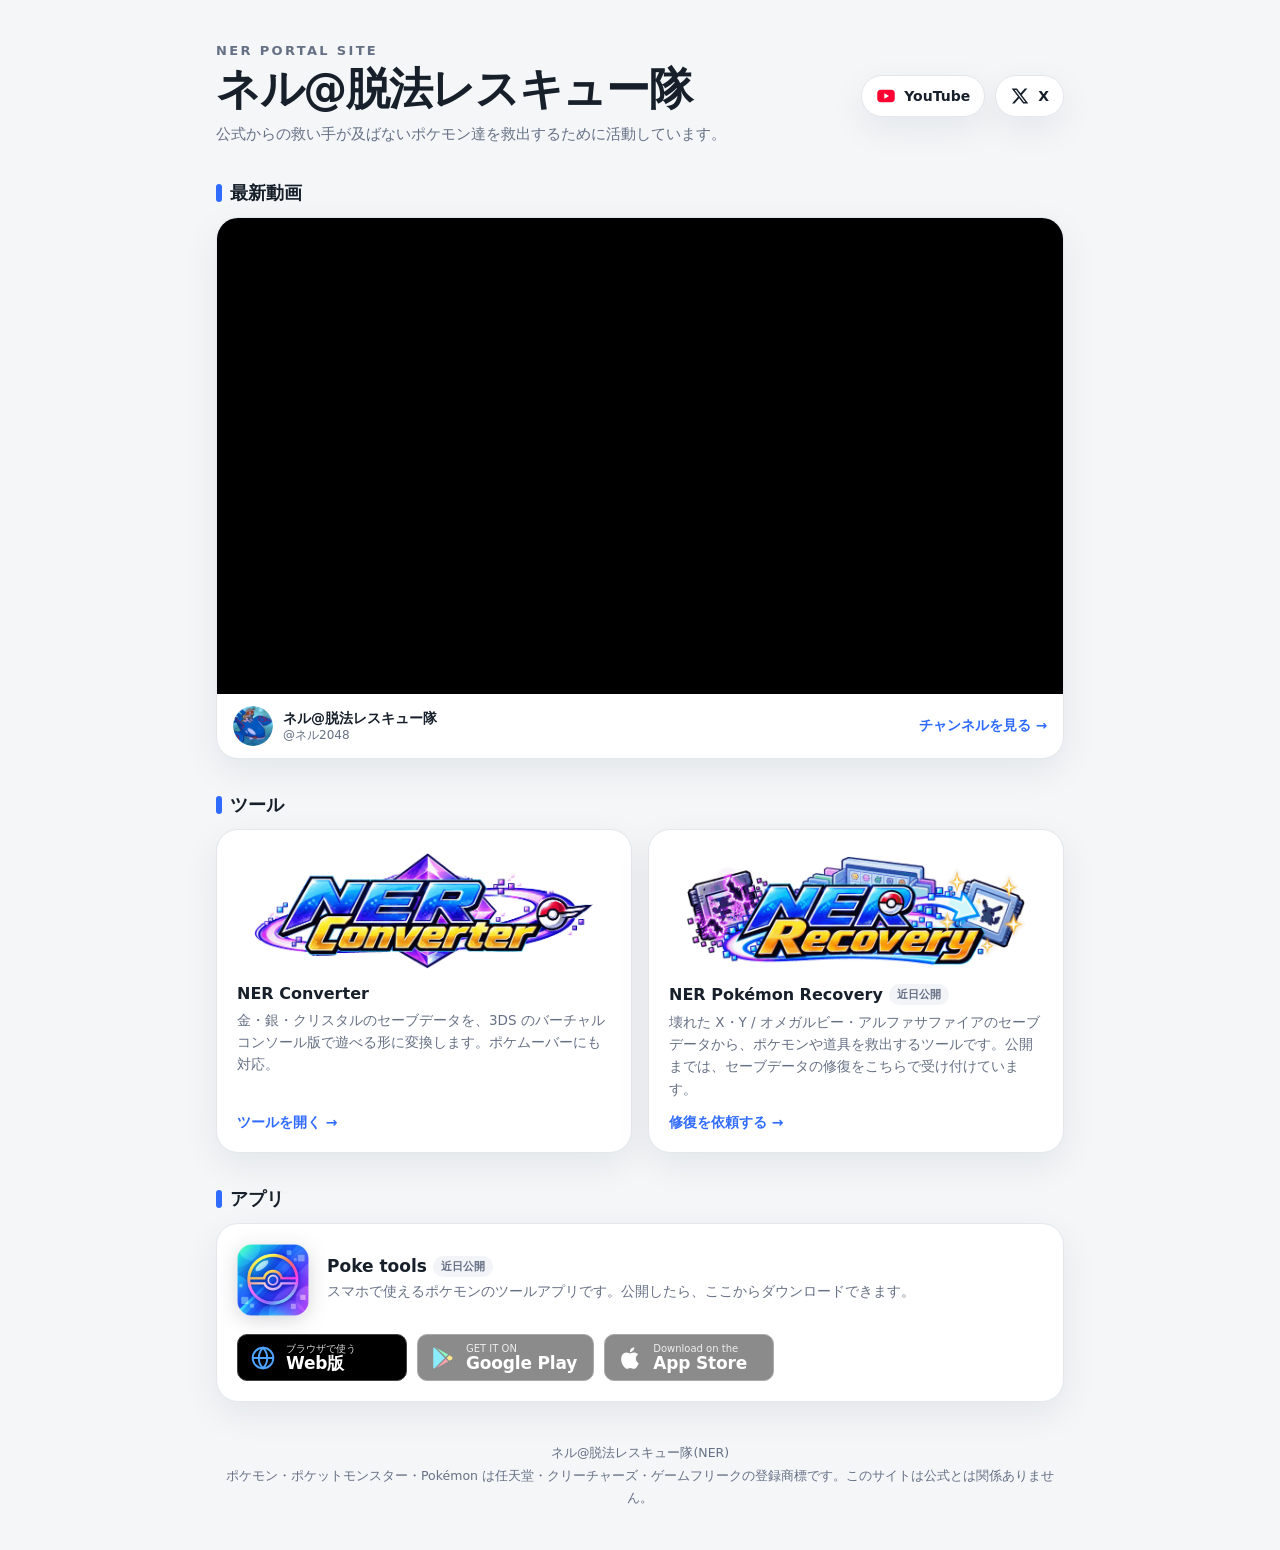
==== commit a6ff77f6: "Converter・ポータル: Googleアナリティクスと広告を削除 (v18) (#2) * Converter: Googleアナリティクスの記述をプライバシーポリシーから削除し、使っていなかっ" ====
--- a/index.html
+++ b/index.html
@@ -16,231 +16,144 @@
 <meta property="og:image" content="https://noctis1008-wq.github.io/img/converter.png">
 <style>
 :root{
-  --bg:#f6f7fb;--card:#fff;--glass:rgba(255,255,255,.74);--line:rgba(15,23,42,.09);--text:#0f172a;--sub:#475467;--mute:#667085;
-  --blue:#2563eb;--blue2:#1d4ed8;--violet:#7c3aed;--violet-btn:#6d28d9;--red:#e11d48;--ok:#067647;
-  --soft-b:rgba(37,99,235,.1);--soft-v:rgba(124,58,237,.11);--soft-r:rgba(225,29,72,.1);--soft-ok:rgba(6,118,71,.1);--chip:#eef2f7;
-  --shadow:0 1px 2px rgba(15,23,42,.05),0 8px 24px rgba(15,23,42,.06);--glow1:rgba(37,99,235,.16);--glow2:rgba(124,58,237,.16);--glow3:rgba(255,206,0,.10);
-  --top:rgba(246,247,251,.82);--pri-bg:#0f172a;--pri-fg:#fff;--x-bg:#000;--x-fg:#fff;
-  color-scheme:light;
+  --bg:#f4f6f8;--card:#fff;--line:#e4e7ec;--text:#17202a;--sub:#667085;--accent:#2f6bff;
+  --shadow:0 12px 36px rgba(16,24,40,.07);--chip:#f2f4f7;
+  font-family:system-ui,-apple-system,BlinkMacSystemFont,"Hiragino Sans","Segoe UI",sans-serif;color:var(--text);background:var(--bg)
 }
-@media (prefers-color-scheme:dark){:root:not([data-theme="light"]){
-  --bg:#0b1020;--card:#121a2e;--glass:rgba(18,26,46,.72);--line:rgba(255,255,255,.1);--text:#eef2ff;--sub:#b6c0d4;--mute:#8d99b0;
-  --blue:#6b95ff;--blue2:#8fb0ff;--violet:#a78bfa;--violet-btn:#7c3aed;--red:#fb7185;--ok:#4ade80;
-  --soft-b:rgba(107,149,255,.14);--soft-v:rgba(167,139,250,.15);--soft-r:rgba(251,113,133,.14);--soft-ok:rgba(74,222,128,.12);--chip:#1d273d;
-  --shadow:0 1px 2px rgba(0,0,0,.3),0 10px 30px rgba(0,0,0,.35);--glow1:rgba(37,99,235,.28);--glow2:rgba(124,58,237,.30);--glow3:rgba(255,206,0,0);
-  --top:rgba(11,16,32,.8);--pri-bg:#eef2ff;--pri-fg:#0b1020;--x-bg:#fff;--x-fg:#000;color-scheme:dark}}
-:root[data-theme="dark"]{
-  --bg:#0b1020;--card:#121a2e;--glass:rgba(18,26,46,.72);--line:rgba(255,255,255,.1);--text:#eef2ff;--sub:#b6c0d4;--mute:#8d99b0;
-  --blue:#6b95ff;--blue2:#8fb0ff;--violet:#a78bfa;--violet-btn:#7c3aed;--red:#fb7185;--ok:#4ade80;
-  --soft-b:rgba(107,149,255,.14);--soft-v:rgba(167,139,250,.15);--soft-r:rgba(251,113,133,.14);--soft-ok:rgba(74,222,128,.12);--chip:#1d273d;
-  --shadow:0 1px 2px rgba(0,0,0,.3),0 10px 30px rgba(0,0,0,.35);--glow1:rgba(37,99,235,.28);--glow2:rgba(124,58,237,.30);--glow3:rgba(255,206,0,0);
-  --top:rgba(11,16,32,.8);--pri-bg:#eef2ff;--pri-fg:#0b1020;--x-bg:#fff;--x-fg:#000;color-scheme:dark}
+@media (prefers-color-scheme:dark){:root:not([data-theme="light"]){--bg:#0f1420;--card:#171e2c;--line:#283246;--text:#eef2f7;--sub:#98a2b3;--accent:#7aa2ff;--shadow:0 12px 36px rgba(0,0,0,.35);--chip:#222b3c}}
+:root[data-theme="dark"]{--bg:#0f1420;--card:#171e2c;--line:#283246;--text:#eef2f7;--sub:#98a2b3;--accent:#7aa2ff;--shadow:0 12px 36px rgba(0,0,0,.35);--chip:#222b3c}
 *{box-sizing:border-box}
-html{scroll-behavior:smooth;scroll-padding-top:72px}
-body{margin:0;background:var(--bg);color:var(--text);font-family:"Noto Sans JP","Hiragino Sans","Hiragino Kaku Gothic ProN",system-ui,-apple-system,"Segoe UI","Yu Gothic UI",Meiryo,sans-serif;
-  font-feature-settings:"palt";-webkit-font-smoothing:antialiased;word-break:auto-phrase;line-break:strict;
-  background-image:radial-gradient(60% 600px at 88% -80px,var(--glow2),transparent 70%),radial-gradient(55% 520px at 0% 160px,var(--glow1),transparent 70%),radial-gradient(40% 380px at 70% 420px,var(--glow3),transparent 70%);background-repeat:no-repeat}
-a{color:inherit;text-decoration:none}
-:focus-visible{outline:3px solid var(--blue);outline-offset:2px;border-radius:10px}
-/* 上部バー */
-.top{position:sticky;top:0;z-index:10;background:var(--top);backdrop-filter:saturate(1.4) blur(14px);-webkit-backdrop-filter:saturate(1.4) blur(14px);border-bottom:1px solid transparent}
-.top-in{max-width:1160px;margin:0 auto;display:flex;align-items:center;justify-content:space-between;height:60px;padding:0 10px 0 18px}
-.brand{display:flex;align-items:center;gap:10px;min-height:44px}
-.brand img{width:30px;height:30px;border-radius:8px;box-shadow:0 2px 6px rgba(16,24,40,.18)}
-.brand span{display:flex;flex-direction:column;line-height:1.15;font-weight:700;font-size:14px}
-.brand small{font-size:9.5px;letter-spacing:.16em;color:var(--mute);font-weight:700}
-.nav{display:flex;align-items:center}
-.nav .lk{display:none;font-size:14px;font-weight:600;color:var(--sub);padding:0 14px;height:44px;align-items:center}
-.nav .lk:hover{color:var(--text)}
-/* 小さいアイコンは見た目の大きさのまま、押せる範囲を 44px にする */
-.hit{width:44px;height:44px;display:grid;place-items:center;border-radius:50%}
-.si{width:34px;height:34px;border-radius:50%;display:grid;place-items:center;box-shadow:0 3px 10px rgba(0,0,0,.18);transition:transform .15s}
-.hit:hover .si{transform:translateY(-1px)}
-.yt{background:#f00}.yt i{width:0;height:0;margin-left:3px;border-top:6px solid transparent;border-bottom:6px solid transparent;border-left:10px solid #fff}
-.xx{background:var(--x-bg);color:var(--x-fg)}.xx svg{width:15px;height:15px}
-.wrap{max-width:1160px;margin:0 auto;padding:0 24px}
-/* 最初の画面 */
-.hero{padding-top:26px}
-.eyebrow{display:inline-flex;align-items:center;gap:8px;font-size:12px;font-weight:700;letter-spacing:.08em;color:var(--blue);padding:6px 12px 6px 8px;border-radius:999px;background:var(--glass);border:1px solid var(--line)}
-.eyebrow .dot{width:18px;height:18px;border-radius:50%;background:linear-gradient(135deg,var(--blue),var(--violet));display:grid;place-items:center}
-.eyebrow .dot::after{content:"";width:6px;height:6px;border-radius:50%;background:#fff}
-h1{font-weight:900;letter-spacing:-.035em;line-height:1.18;font-size:34px;margin:18px 0 14px}
-h1 .l{display:block;word-break:keep-all}
-.grad{background-image:linear-gradient(100deg,var(--blue) 10%,var(--violet) 90%);-webkit-background-clip:text;background-clip:text;color:transparent}
-.lead{font-size:15px;line-height:1.75;color:var(--sub);margin:0;text-wrap:pretty}
-.ctas{display:flex;gap:10px;margin-top:24px}
-.btn{min-height:50px;padding:0 20px;border-radius:14px;display:inline-flex;align-items:center;justify-content:center;gap:8px;font-weight:700;font-size:15px;white-space:nowrap;transition:transform .15s,box-shadow .15s}
-.btn:hover{transform:translateY(-1px)}
-.btn svg{width:18px;height:18px;flex:none}
-.btn.pri{background:var(--pri-bg);color:var(--pri-fg);box-shadow:0 8px 20px rgba(15,23,42,.18);flex:1.2}
-.btn.sec{background:var(--card);border:1px solid var(--line);box-shadow:var(--shadow);flex:1}
-.btn .si{width:22px;height:22px;box-shadow:none}.btn .yt i{border-top-width:4px;border-bottom-width:4px;border-left-width:7px;margin-left:2px}
-.float{display:none}
-.kicker{font-size:13px;font-weight:700;color:var(--mute);letter-spacing:.06em;margin:34px 0 12px}
-.picks{display:grid;gap:10px}
-.pick{display:flex;align-items:center;gap:14px;padding:14px 12px 14px 14px;border-radius:18px;background:var(--glass);border:1px solid var(--line);box-shadow:var(--shadow);min-height:72px;transition:transform .15s,border-color .15s}
-.pick:hover{transform:translateY(-2px);border-color:rgba(37,99,235,.35)}
-.ic{flex:none;width:42px;height:42px;border-radius:12px;display:grid;place-items:center}
-.ic svg{width:22px;height:22px;fill:none;stroke:currentColor;stroke-width:2;stroke-linecap:round;stroke-linejoin:round}
-.ic.r{background:var(--soft-r);color:var(--red)}.ic.c{background:var(--soft-b);color:var(--blue)}.ic.p{background:var(--soft-v);color:var(--violet)}
-.pt{flex:1;min-width:0}
-.pt b{display:block;font-size:15px;font-weight:700;line-height:1.4;text-wrap:pretty}
-.pt small{display:block;font-size:12.5px;color:var(--mute);margin-top:2px;line-height:1.45}
-.chev{flex:none;width:28px;height:28px;display:grid;place-items:center;color:var(--mute)}
-.chev svg{width:16px;height:16px;fill:none;stroke:currentColor;stroke-width:2.2;stroke-linecap:round;stroke-linejoin:round}
+body{margin:0;background:var(--bg);color:var(--text)}
+a{color:inherit}
+.wrap{max-width:880px;margin:0 auto;padding:44px 16px 40px}
+/* ヘッダー */
+.hero{display:flex;align-items:center;justify-content:space-between;gap:16px;flex-wrap:wrap;margin-bottom:30px}
+.hero-name{margin:0;font-size:clamp(26px,6vw,44px);word-break:keep-all;overflow-wrap:anywhere;letter-spacing:-.03em;line-height:1.05}
+.hero-name small{display:block;font-size:13px;letter-spacing:.18em;color:var(--sub);font-weight:800;margin-bottom:8px}
+.hero-lead{margin:10px 0 0;color:var(--sub);line-height:1.7;font-size:15px}
+.sns{display:flex;gap:10px}
+.sns a{display:inline-flex;align-items:center;gap:8px;text-decoration:none;font-weight:800;font-size:14px;padding:10px 14px;border-radius:999px;background:var(--card);border:1px solid var(--line);box-shadow:var(--shadow);transition:transform .15s}
+.sns a:hover{transform:translateY(-2px)}
+.sns svg{width:20px;height:20px;flex:none}
 /* 見出し */
-h2{font-size:22px;font-weight:800;letter-spacing:-.02em;margin:44px 0 14px}
+h2{font-size:18px;margin:34px 0 12px;display:flex;align-items:center;gap:8px}
+h2::before{content:"";width:6px;height:18px;border-radius:3px;background:var(--accent)}
 /* ツール */
-.tools{display:grid;gap:12px}
-.card{background:var(--card);border:1px solid var(--line);border-radius:20px;box-shadow:var(--shadow)}
-.tool{padding:16px;display:flex;flex-direction:column}
-.tool-top{display:flex;align-items:center;gap:12px}
-.tool-top .logo{width:128px;height:auto;flex:none}
-.tool-top .icon{width:56px;height:56px;flex:none;border-radius:14px;filter:drop-shadow(0 3px 8px rgba(16,24,40,.18))}
-.tool-top b{display:block;font-size:16px;line-height:1.35}
-.tag{display:inline-flex;align-items:center;font-size:12px;font-weight:700;padding:3px 9px;border-radius:999px;background:var(--chip);color:var(--sub);margin:5px 4px 0 0}
-.tag.b{background:var(--soft-b);color:var(--blue2)}.tag.ok{background:var(--soft-ok);color:var(--ok)}
-.tool p{font-size:14px;color:var(--sub);line-height:1.75;margin:12px 0 0;flex:1}
-.tool .btn{margin-top:14px;background:#2563eb;color:#fff;box-shadow:0 6px 16px rgba(37,99,235,.25);font-size:16px}
-.tool .btn.v{background:var(--violet-btn);box-shadow:0 6px 16px rgba(109,40,217,.25)}
-.chips{display:flex;flex-wrap:wrap;gap:6px;margin-top:10px;padding:0;list-style:none}
-.chips li{font-size:12.5px;font-weight:700;padding:5px 10px;border-radius:10px;background:var(--soft-v);color:var(--violet)}
-.chips li.hl{background:var(--violet-btn);color:#fff}
-.stores{display:flex;flex-wrap:wrap;align-items:center;gap:6px 8px;margin-top:12px;font-size:13px;color:var(--mute)}
-.store{flex:none;white-space:nowrap;display:inline-flex;align-items:center;gap:5px;padding:4px 10px;border-radius:8px;background:var(--chip);color:var(--sub);font-weight:700;font-size:12.5px;cursor:default}
-.store svg{width:15px;height:15px}
-/* 動画・このサイトについて */
-.lower{display:grid;gap:12px}
-.video{overflow:hidden}
+.tools{display:grid;grid-template-columns:1fr 1fr;gap:16px}
+.tool{display:flex;flex-direction:column;text-decoration:none;background:var(--card);border:1px solid var(--line);border-radius:22px;box-shadow:var(--shadow);overflow:hidden;transition:transform .15s,box-shadow .15s}
+.tool:hover{transform:translateY(-3px);box-shadow:0 18px 40px rgba(16,24,40,.12)}
+.tool-logo{display:grid;place-items:center;padding:18px 18px 6px;aspect-ratio:720/260}
+.tool-logo img{width:100%;height:auto;max-width:340px}
+.tool-body{padding:4px 20px 20px;display:flex;flex-direction:column;gap:6px;flex:1}
+.tool-body b{font-size:16px}
+.tool-body p{margin:0;color:var(--sub);font-size:13.5px;line-height:1.65;flex:1}
+.tool-go{margin-top:8px;font-weight:800;font-size:14px;color:var(--accent)}
+/* アプリ */
+.app{background:var(--card);border:1px solid var(--line);border-radius:22px;box-shadow:var(--shadow);padding:20px;display:flex;gap:18px;align-items:center;flex-wrap:wrap}
+.app-icon{width:72px;height:72px;flex:none;filter:drop-shadow(0 4px 10px rgba(16,24,40,.18))}
+.app-main{flex:1;min-width:200px}
+.app-main b{font-size:17px}
+.app-main p{margin:4px 0 0;color:var(--sub);font-size:13.5px;line-height:1.6}
+.soon{display:inline-block;margin-left:6px;font-size:11px;font-weight:800;padding:3px 8px;border-radius:999px;background:var(--chip);color:var(--sub);vertical-align:2px}
+.stores{display:flex;gap:10px;flex-wrap:wrap;width:100%}
+.store{display:inline-flex;align-items:center;gap:10px;min-width:170px;padding:8px 16px 8px 12px;border-radius:10px;background:#000;color:#fff;text-decoration:none;border:1px solid #444}
+.store svg{width:26px;height:26px;flex:none}
+.store span{display:flex;flex-direction:column;line-height:1.1}
+.store small{font-size:10px;opacity:.85}
+.store strong{font-size:17px;letter-spacing:-.01em;white-space:nowrap}
+.store[aria-disabled="true"]{opacity:.45;cursor:not-allowed}
+/* 動画 */
+.video{background:var(--card);border:1px solid var(--line);border-radius:22px;box-shadow:var(--shadow);overflow:hidden}
 .video-frame{position:relative;aspect-ratio:16/9;background:#000}
 .video-frame iframe{position:absolute;inset:0;width:100%;height:100%;border:0}
-.video-foot{display:flex;align-items:center;gap:10px;padding:10px 14px;min-height:60px}
-.ch-icon{width:40px;height:40px;border-radius:50%;flex:none}
-.video-foot>span:nth-of-type(1){display:flex;flex-direction:column;line-height:1.3;margin-right:auto;min-width:0}
-.video-foot b{font-size:14px;white-space:nowrap;overflow:hidden;text-overflow:ellipsis}.video-foot small{font-size:12px;color:var(--mute)}
-.ch-go{font-weight:700;font-size:14px;color:var(--blue2);white-space:nowrap}
-.video-empty{display:flex;align-items:center;gap:14px;padding:22px}
+.video-foot{display:flex;justify-content:space-between;align-items:center;gap:10px;padding:12px 16px;font-size:14px;flex-wrap:wrap}
+.video-foot a{font-weight:800;color:var(--accent);text-decoration:none}
+.video-empty{display:flex;align-items:center;gap:14px;padding:22px;text-decoration:none}
+.video-empty svg{width:48px;height:48px;flex:none}
+.video-empty b{display:block;font-size:16px}
+.video-empty span{color:var(--sub);font-size:13.5px}
+footer{text-align:center;margin-top:40px;color:var(--sub);font-size:12.5px;line-height:1.8}
+@media (max-width:640px){
+  .wrap{padding-top:30px}
+  .tools{grid-template-columns:1fr}
+  .store{flex:1;min-width:0;justify-content:center;padding:8px 10px}
+  .store strong{font-size:15px}
+  .store-web{flex:1 1 100%}
+}
+.video-foot{text-decoration:none;color:inherit}
+.video-foot .ch-icon,.video-empty .ch-icon{width:40px;height:40px;border-radius:50%;flex:none}
 .video-empty .ch-icon{width:52px;height:52px}
-.video-empty b{display:block;font-size:16px}.video-empty span{color:var(--sub);font-size:13.5px}
-.side{display:grid;gap:12px;align-content:start}
-.trust{display:flex;gap:10px;padding:14px;border-radius:14px;background:var(--soft-ok);color:var(--text);font-size:13.5px;line-height:1.7}
-.trust svg{width:20px;height:20px;flex:none;margin-top:2px;fill:none;stroke:var(--ok);stroke-width:2;stroke-linecap:round;stroke-linejoin:round}
-.trust b{display:block;font-size:14.5px}
-.trust a{color:var(--blue2);font-weight:700;text-decoration:underline;text-underline-offset:3px;display:inline-flex;align-items:center;min-height:44px;padding:0 2px}
-.trust .pp{display:flex;flex-wrap:wrap;align-items:center;gap:0 6px;margin-top:2px;color:var(--mute);font-size:13px}
-.box{padding:14px}
-.box h3{margin:2px 0 10px;font-size:15px;font-weight:800}
-.sns{display:grid;grid-template-columns:1fr 1fr;gap:10px}
-.sns a{min-height:48px;border-radius:14px;border:1px solid var(--line);display:flex;align-items:center;justify-content:center;gap:8px;font-weight:700;font-size:14px;background:var(--card)}
-.sns a:hover{border-color:rgba(37,99,235,.35)}
-.sns .si{width:22px;height:22px;box-shadow:none}.sns .yt i{border-top-width:4px;border-bottom-width:4px;border-left-width:7px;margin-left:2px}.sns .xx svg{width:11px;height:11px}
-footer{text-align:center;margin:40px 0 0;padding:0 16px 32px;color:var(--mute);font-size:12.5px;line-height:1.8}
-@media (min-width:900px){
-  .top-in{height:68px;padding:0 30px 0 40px}
-  .brand img{width:34px;height:34px}.brand span{font-size:15px}
-  .nav .lk{display:inline-flex}.nav .gap{width:10px}
-  .wrap{padding:0 40px}
-  .hero{display:grid;grid-template-columns:1.15fr .85fr;gap:40px;align-items:center;padding-top:40px}
-  h1{font-size:60px;line-height:1.12;margin:22px 0 18px}
-  .lead{font-size:17px}
-  .btn{min-height:54px;padding:0 26px;font-size:16px}
-  .btn.pri,.btn.sec{flex:none}
-  .float{display:block;position:relative;height:360px}
-  .fc{position:absolute;background:var(--glass);border:1px solid var(--line);border-radius:22px;box-shadow:0 24px 60px rgba(15,23,42,.12);padding:18px;transition:transform .2s}
-  .fc img{display:block;height:auto}
-  .fc.f1{left:10px;top:20px;transform:rotate(-4deg)}.fc.f1 img{width:250px}
-  .fc.f2{right:0;top:130px;transform:rotate(3deg)}.fc.f2 img{width:240px}
-  .fc.f3{left:70px;top:236px;display:flex;align-items:center;gap:12px;transform:rotate(-1.5deg)}.fc.f3 img{width:54px;border-radius:14px}
-  .fc.f3 b{font-size:15px;display:block}.fc.f3 small{font-size:12px;color:var(--mute)}
-  .kicker{margin:30px 0 12px}
-  .picks{grid-template-columns:repeat(3,1fr);gap:14px}
-  .pick{padding:18px;min-height:88px}
-  .tools{grid-template-columns:repeat(3,1fr);gap:16px}
-  .tool .btn{margin-top:auto}
-  .tool p{margin-bottom:16px}
-  .lower{grid-template-columns:1.45fr 1fr;gap:16px;align-items:start}
-}
-@media (prefers-reduced-motion:reduce){html{scroll-behavior:auto}*{transition:none!important}}
+.video-foot>span:nth-of-type(1){display:flex;flex-direction:column;line-height:1.3;margin-right:auto}
+.video-foot small{color:var(--sub);font-size:12px}
+.video-foot .ch-go{font-weight:800;color:var(--accent);font-size:13.5px}
+.video-foot{justify-content:flex-start!important;flex-wrap:nowrap!important}
+.video-foot .ch-go{white-space:nowrap}
+.video-foot b{display:block}
+.video-foot>span:nth-of-type(1){min-width:0}
 </style>
 </head>
 <body>
-<header class="top"><div class="top-in">
-  <a class="brand" href="./" aria-label="NER PORTAL SITE トップ"><img src="img/portal-icon-192.png" width="192" height="192" alt=""><span><small>NER PORTAL SITE</small>ネル@脱法レスキュー隊</span></a>
-  <nav class="nav" aria-label="サイト内とSNS">
-    <a class="lk" href="#tools">ツール</a><a class="lk" href="#latest">最新動画</a><span class="gap"></span>
-    <a class="hit" href="https://www.youtube.com/@%E3%83%8D%E3%83%AB2048" target="_blank" rel="noopener noreferrer" aria-label="YouTube"><span class="si yt"><i></i></span></a>
-    <a class="hit" href="https://x.com/ner2048" target="_blank" rel="noopener noreferrer" aria-label="X"><span class="si xx"><svg viewBox="0 0 24 24" aria-hidden="true"><path fill="currentColor" d="M17.75 3h3.07l-6.7 7.66L22 21h-6.17l-4.83-6.32L5.47 21H2.4l7.17-8.2L2 3h6.33l4.37 5.77zm-1.08 16.18h1.7L7.4 4.73H5.58z"/></svg></span></a>
-  </nav>
-</div></header>
 <main class="wrap">
-  <section class="hero">
+  <header class="hero">
     <div>
-      <span class="eyebrow"><span class="dot"></span>非公式のファンツール</span>
-      <h1><span class="l">公式の救いが届かない</span><span class="l"><span class="grad">ポケモン達を救出する</span></span><span class="l">ツールとアプリ</span></h1>
-      <p class="lead">ネル@脱法レスキュー隊（NER）のツール・アプリ・YouTube をまとめています。</p>
-      <div class="ctas">
-        <a class="btn pri" href="#tools">ツールを見る<svg viewBox="0 0 24 24" fill="none" stroke="currentColor" stroke-width="2.2" stroke-linecap="round" stroke-linejoin="round" aria-hidden="true"><path d="M12 5v14M6 13l6 6 6-6"/></svg></a>
-        <a class="btn sec" href="https://www.youtube.com/@%E3%83%8D%E3%83%AB2048" target="_blank" rel="noopener noreferrer"><span class="si yt"><i></i></span>YouTube</a>
+      <h1 class="hero-name"><small>NER PORTAL SITE</small>ネル@脱法レスキュー隊</h1>
+      <p class="hero-lead">公式からの救い手が及ばないポケモン達を救出するために活動しています。</p>
+    </div>
+    <nav class="sns" aria-label="SNS">
+      <a href="https://www.youtube.com/@%E3%83%8D%E3%83%AB2048" target="_blank" rel="noopener noreferrer">
+        <svg viewBox="0 0 24 24" aria-hidden="true"><rect x="1.5" y="4.5" width="21" height="15" rx="4.5" fill="#ff0033"/><path d="M10 8.8v6.4l5.6-3.2z" fill="#fff"/></svg>YouTube</a>
+      <a href="https://x.com/ner2048" target="_blank" rel="noopener noreferrer">
+        <svg viewBox="0 0 24 24" aria-hidden="true"><path fill="currentColor" d="M17.75 3h3.07l-6.7 7.66L22 21h-6.17l-4.83-6.32L5.47 21H2.4l7.17-8.2L2 3h6.33l4.37 5.77zm-1.08 16.18h1.7L7.4 4.73H5.58z"/></svg>X</a>
+    </nav>
+  </header>
+
+  <h2>最新動画</h2>
+  <section class="video" id="video"></section>
+
+  <h2>ツール</h2>
+  <section class="tools">
+    <a class="tool" href="converter/">
+      <div class="tool-logo"><img src="img/converter.png" width="720" height="245" alt="NER Converter" decoding="async"></div>
+      <div class="tool-body">
+        <b>NER Converter</b>
+        <p>金・銀・クリスタルのセーブデータを、3DS のバーチャルコンソール版で遊べる形に変換します。ポケムーバーにも対応。</p>
+        <span class="tool-go">ツールを開く →</span>
       </div>
+    </a>
+    <!-- いまは修復依頼ページへつなぐ。Recovery を公開したら href を Pokemon-Save-Rescue/ にし、近日公開の表示と説明文を戻す -->
+    <a class="tool" href="repair-request/">
+      <div class="tool-logo"><img src="img/recovery.png" width="720" height="232" alt="NER Pokémon Recovery" decoding="async"></div>
+      <div class="tool-body">
+        <b>NER Pokémon Recovery<span class="soon">近日公開</span></b>
+        <p>壊れた X・Y / オメガルビー・アルファサファイアのセーブデータから、ポケモンや道具を救出するツールです。公開までは、セーブデータの修復をこちらで受け付けています。</p>
+        <span class="tool-go">修復を依頼する →</span>
+      </div>
+    </a>
+  </section>
+
+  <h2>アプリ</h2>
+  <section class="app">
+    <img class="app-icon" src="img/poketools.png" width="216" height="216" alt="Poke tools のアイコン">
+    <div class="app-main">
+      <b>Poke tools</b><span class="soon">近日公開</span>
+      <p>スマホで使えるポケモンのツールアプリです。公開したら、ここからダウンロードできます。</p>
     </div>
-    <div class="float" aria-hidden="true">
-      <div class="fc f1"><img src="img/converter.png" width="720" height="245" alt=""></div>
-      <div class="fc f2"><img src="img/recovery.png" width="720" height="232" alt=""></div>
-      <div class="fc f3"><img src="img/poketools.png" width="216" height="216" alt=""><span><b>Poke tools</b><small>Web 版はブラウザで使えます</small></span></div>
+    <div class="stores">
+      <a class="store store-web" href="poke-tools/">
+        <svg viewBox="0 0 24 24" aria-hidden="true"><circle cx="12" cy="12" r="9.5" fill="none" stroke="#4da3ff" stroke-width="1.8"/><path d="M2.5 12h19M12 2.5c2.6 2.7 3.9 5.9 3.9 9.5s-1.3 6.8-3.9 9.5c-2.6-2.7-3.9-5.9-3.9-9.5S9.4 5.2 12 2.5z" fill="none" stroke="#4da3ff" stroke-width="1.8"/></svg>
+        <span><small>ブラウザで使う</small><strong>Web版</strong></span></a>
+      <!-- 公開したら href を入れて aria-disabled を消す -->
+      <a class="store" aria-disabled="true" title="近日公開" role="link">
+        <svg viewBox="0 0 24 24" aria-hidden="true"><path fill="#00d7fe" d="M3.84 2.15 13.69 12l-9.85 9.85A1.6 1.6 0 0 1 3 20.5v-17c0-.59.34-1.11.84-1.35z"/><path fill="#ffce00" d="m17.89 9.5 2.27 1.31c.34.27.59.69.59 1.19s-.22.9-.57 1.18l-2.29 1.32L15.39 12z"/><path fill="#00f076" d="M6.05 2.66 16.81 8.88l-2.27 2.27z"/><path fill="#f63448" d="m16.81 15.12-10.76 6.22 8.49-8.49z"/></svg>
+        <span><small>GET IT ON</small><strong>Google Play</strong></span></a>
+      <a class="store" aria-disabled="true" title="近日公開" role="link">
+        <svg viewBox="0 0 24 24" aria-hidden="true"><path fill="#fff" d="M18.71 19.5c-.83 1.24-1.71 2.45-3.05 2.47-1.34.03-1.77-.79-3.29-.79-1.53 0-2 .77-3.27.82-1.31.05-2.3-1.32-3.14-2.53C4.25 17 2.94 12.45 4.7 9.39c.87-1.52 2.43-2.48 4.12-2.51 1.28-.02 2.5.87 3.29.87.78 0 2.26-1.07 3.81-.91.65.03 2.47.26 3.64 1.98-.09.06-2.17 1.28-2.15 3.81.03 3.02 2.65 4.03 2.68 4.04-.03.07-.42 1.44-1.38 2.83M13 3.5c.73-.83 1.94-1.46 2.94-1.5.13 1.17-.34 2.35-1.04 3.19-.69.85-1.83 1.51-2.95 1.42-.15-1.15.41-2.35 1.05-3.11z"/></svg>
+        <span><small>Download on the</small><strong>App Store</strong></span></a>
     </div>
   </section>
 
-  <p class="kicker" id="pick-h">困っていることから選ぶ</p>
-  <nav class="picks" aria-labelledby="pick-h">
-    <a class="pick" href="repair-request/"><span class="ic r" aria-hidden="true"><svg viewBox="0 0 24 24"><circle cx="12" cy="12" r="9"/><circle cx="12" cy="12" r="4"/><path d="M5.6 5.6l3.6 3.6M14.8 14.8l3.6 3.6M18.4 5.6l-3.6 3.6M9.2 14.8l-3.6 3.6"/></svg></span><span class="pt"><b>「レポートがこわれています」と出た</b><small>X・Y / ORAS のセーブの修復を受け付けています</small></span><span class="chev" aria-hidden="true"><svg viewBox="0 0 24 24"><path d="M9 6l6 6-6 6"/></svg></span></a>
-    <a class="pick" href="converter/"><span class="ic c" aria-hidden="true"><svg viewBox="0 0 24 24"><path d="M4 8h13l-3-3M20 16H7l3 3"/></svg></span><span class="pt"><b>金・銀・クリスタルのポケモンをバンクへ</b><small>セーブを 3DS の VC 版で遊べる形に変換</small></span><span class="chev" aria-hidden="true"><svg viewBox="0 0 24 24"><path d="M9 6l6 6-6 6"/></svg></span></a>
-    <a class="pick" href="poke-tools/"><span class="ic p" aria-hidden="true"><svg viewBox="0 0 24 24"><path d="M4 5.5A1.5 1.5 0 0 1 5.5 4H11v16H5.5A1.5 1.5 0 0 1 4 18.5zM13 4h5.5A1.5 1.5 0 0 1 20 5.5v13a1.5 1.5 0 0 1-1.5 1.5H13z"/><path d="M7 8h1.5M16 8h1.5"/></svg></span><span class="pt"><b>図鑑埋めや色違い厳選を記録したい</b><small>Poke tools の Web 版（ブラウザで使えます）</small></span><span class="chev" aria-hidden="true"><svg viewBox="0 0 24 24"><path d="M9 6l6 6-6 6"/></svg></span></a>
-  </nav>
-
-  <h2 id="tools">ツール</h2>
-  <section class="tools">
-    <article class="card tool">
-      <div class="tool-top"><img class="logo" src="img/converter.png" width="720" height="245" alt="NER Converter" decoding="async"><div><b>NER Converter</b><span class="tag b">金・銀・クリスタル</span><span class="tag ok">すぐ使える</span></div></div>
-      <p>金・銀・クリスタルのセーブデータを、3DS のバーチャルコンソール版で遊べる形に変換します。ポケムーバーにも対応。</p>
-      <a class="btn" href="converter/">ツールを開く</a>
-    </article>
-    <!-- いまは修復依頼ページへつなぐ。Recovery を公開したら href を Pokemon-Save-Rescue/ にし、近日公開の札と説明文・ボタンの文言を戻す -->
-    <article class="card tool">
-      <div class="tool-top"><img class="logo" src="img/recovery.png" width="720" height="232" alt="NER Pokémon Recovery" decoding="async"><div><b>NER Pokémon Recovery</b><span class="tag b">X・Y / ORAS</span><span class="tag">近日公開</span></div></div>
-      <p>壊れた X・Y / オメガルビー・アルファサファイアのセーブデータから、ポケモンや道具を救出するツールです。公開までは、セーブデータの修復をこちらで受け付けています。</p>
-      <a class="btn" href="repair-request/">修復を依頼する</a>
-    </article>
-    <article class="card tool">
-      <div class="tool-top"><img class="icon" src="img/poketools.png" width="216" height="216" alt="Poke tools のアイコン" decoding="async"><div><b>Poke tools</b><span class="tag ok">Web 版は使える</span><span class="tag">アプリは近日公開</span></div></div>
-      <p>スマホで使えるポケモンのツールアプリです。</p>
-      <ul class="chips" aria-label="入っているツール"><li>努力値カウンター</li><li>色違い厳選カウンター</li><li>リボン管理</li><li class="hl">図鑑埋め支援</li><li>ポロック・ポフィン</li><li>個体管理</li><li>個体値ジャッジ</li><li>タイプ相性</li><li>すばやさ比べ</li></ul>
-      <a class="btn v" href="poke-tools/">Web 版を開く</a>
-      <!-- アプリを公開したら、下の2つを href 付きの <a> にして「近日公開」を消す -->
-      <div class="stores">アプリ版（近日公開）:
-        <span class="store" aria-disabled="true" title="近日公開"><svg viewBox="0 0 24 24" aria-hidden="true"><path fill="#00a2c7" d="M3.84 2.15 13.69 12l-9.85 9.85A1.6 1.6 0 0 1 3 20.5v-17c0-.59.34-1.11.84-1.35z"/><path fill="#f2b600" d="m17.89 9.5 2.27 1.31c.34.27.59.69.59 1.19s-.22.9-.57 1.18l-2.29 1.32L15.39 12z"/><path fill="#00b85c" d="M6.05 2.66 16.81 8.88l-2.27 2.27z"/><path fill="#f63448" d="m16.81 15.12-10.76 6.22 8.49-8.49z"/></svg>Google Play</span>
-        <span class="store" aria-disabled="true" title="近日公開"><svg viewBox="0 0 24 24" aria-hidden="true"><path fill="currentColor" d="M18.71 19.5c-.83 1.24-1.71 2.45-3.05 2.47-1.34.03-1.77-.79-3.29-.79-1.53 0-2 .77-3.27.82-1.31.05-2.3-1.32-3.14-2.53C4.25 17 2.94 12.45 4.7 9.39c.87-1.52 2.43-2.48 4.12-2.51 1.28-.02 2.5.87 3.29.87.78 0 2.26-1.07 3.81-.91.65.03 2.47.26 3.64 1.98-.09.06-2.17 1.28-2.15 3.81.03 3.02 2.65 4.03 2.68 4.04-.03.07-.42 1.44-1.38 2.83M13 3.5c.73-.83 1.94-1.46 2.94-1.5.13 1.17-.34 2.35-1.04 3.19-.69.85-1.83 1.51-2.95 1.42-.15-1.15.41-2.35 1.05-3.11z"/></svg>App Store</span></div>
-    </article>
-  </section>
-
-  <h2 id="latest">最新動画</h2>
-  <div class="lower">
-    <section class="card video" id="video"></section>
-    <div class="side">
-      <section class="card box">
-        <div class="trust"><svg viewBox="0 0 24 24" aria-hidden="true"><path d="M12 3l7 3v5c0 5-3.5 8.5-7 10-3.5-1.5-7-5-7-10V6z"/><path d="M9 12l2 2 4-4"/></svg>
-          <div><b>非公式のファンツールです</b>このサイトは公式とは関係ありません。セーブデータの扱いは、各ツールのプライバシーポリシーに書いています。<span class="pp">プライバシーポリシー:<a href="converter/privacy.html">Converter</a><a href="repair-request/privacy.html">修復の依頼</a></span></div></div>
-      </section>
-      <section class="card box">
-        <h3>YouTube・X</h3>
-        <div class="sns">
-          <a href="https://www.youtube.com/@%E3%83%8D%E3%83%AB2048" target="_blank" rel="noopener noreferrer"><span class="si yt" aria-hidden="true"><i></i></span>YouTube</a>
-          <a href="https://x.com/ner2048" target="_blank" rel="noopener noreferrer"><span class="si xx" aria-hidden="true"><svg viewBox="0 0 24 24" aria-hidden="true"><path fill="currentColor" d="M17.75 3h3.07l-6.7 7.66L22 21h-6.17l-4.83-6.32L5.47 21H2.4l7.17-8.2L2 3h6.33l4.37 5.77zm-1.08 16.18h1.7L7.4 4.73H5.58z"/></svg></span>X（@ner2048）</a>
-        </div>
-      </section>
-    </div>
-  </div>
+  <footer>ネル@脱法レスキュー隊(NER)<br>ポケモン・ポケットモンスター・Pokémon は任天堂・クリーチャーズ・ゲームフリークの登録商標です。このサイトは公式とは関係ありません。</footer>
 </main>
-<footer>ネル@脱法レスキュー隊(NER)<br>ポケモン・ポケットモンスター・Pokémon は任天堂・クリーチャーズ・ゲームフリークの登録商標です。このサイトは公式とは関係ありません。</footer>
 <script>
 // YouTube のチャンネル ID(UC で始まる文字列)を入れると、最新の動画がここに表示される。
 // 空のあいだは、チャンネルへのリンクだけを出す。
@@ -248,11 +161,12 @@
 const YT_URL = "https://www.youtube.com/@%E3%83%8D%E3%83%AB2048";
 (function(){
   const box=document.getElementById('video');
-    if(/^UC[\w-]{22}$/.test(YT_CHANNEL_ID)){
+  const ytIcon='<svg viewBox="0 0 24 24" aria-hidden="true"><rect x="1.5" y="4.5" width="21" height="15" rx="4.5" fill="#ff0033"/><path d="M10 8.8v6.4l5.6-3.2z" fill="#fff"/></svg>';
+  if(/^UC[\w-]{22}$/.test(YT_CHANNEL_ID)){
     // チャンネルの「アップロード動画」の再生リスト(UC → UU)。いちばん新しい動画から再生される
     const list='UU'+YT_CHANNEL_ID.slice(2);
     box.innerHTML='<div class="video-frame"><iframe src="https://www.youtube-nocookie.com/embed/videoseries?list='+list+'" title="ネル@脱法レスキュー隊 の最新動画" loading="lazy" referrerpolicy="strict-origin-when-cross-origin" allow="accelerometer; encrypted-media; gyroscope; picture-in-picture; web-share" allowfullscreen></iframe></div>'+
-      '<a class="video-foot" href="'+YT_URL+'" target="_blank" rel="noopener noreferrer"><img class="ch-icon" src="img/channel.png" width="192" height="192" alt=""><span><b>ネル@脱法レスキュー隊</b><small>@ネル2048</small></span><span class="ch-go">チャンネルを見る ›</span></a>';
+      '<a class="video-foot" href="'+YT_URL+'" target="_blank" rel="noopener noreferrer"><img class="ch-icon" src="img/channel.png" width="192" height="192" alt=""><span><b>ネル@脱法レスキュー隊</b><small>@ネル2048</small></span><span class="ch-go">チャンネルを見る →</span></a>';
   }else{
     box.innerHTML='<a class="video-empty" href="'+YT_URL+'" target="_blank" rel="noopener noreferrer">'+'<img class="ch-icon" src="img/channel.png" width="192" height="192" alt="">'+'<div><b>YouTube で最新動画を見る</b><span>ネル@脱法レスキュー隊 のチャンネルを開きます</span></div></a>';
   }
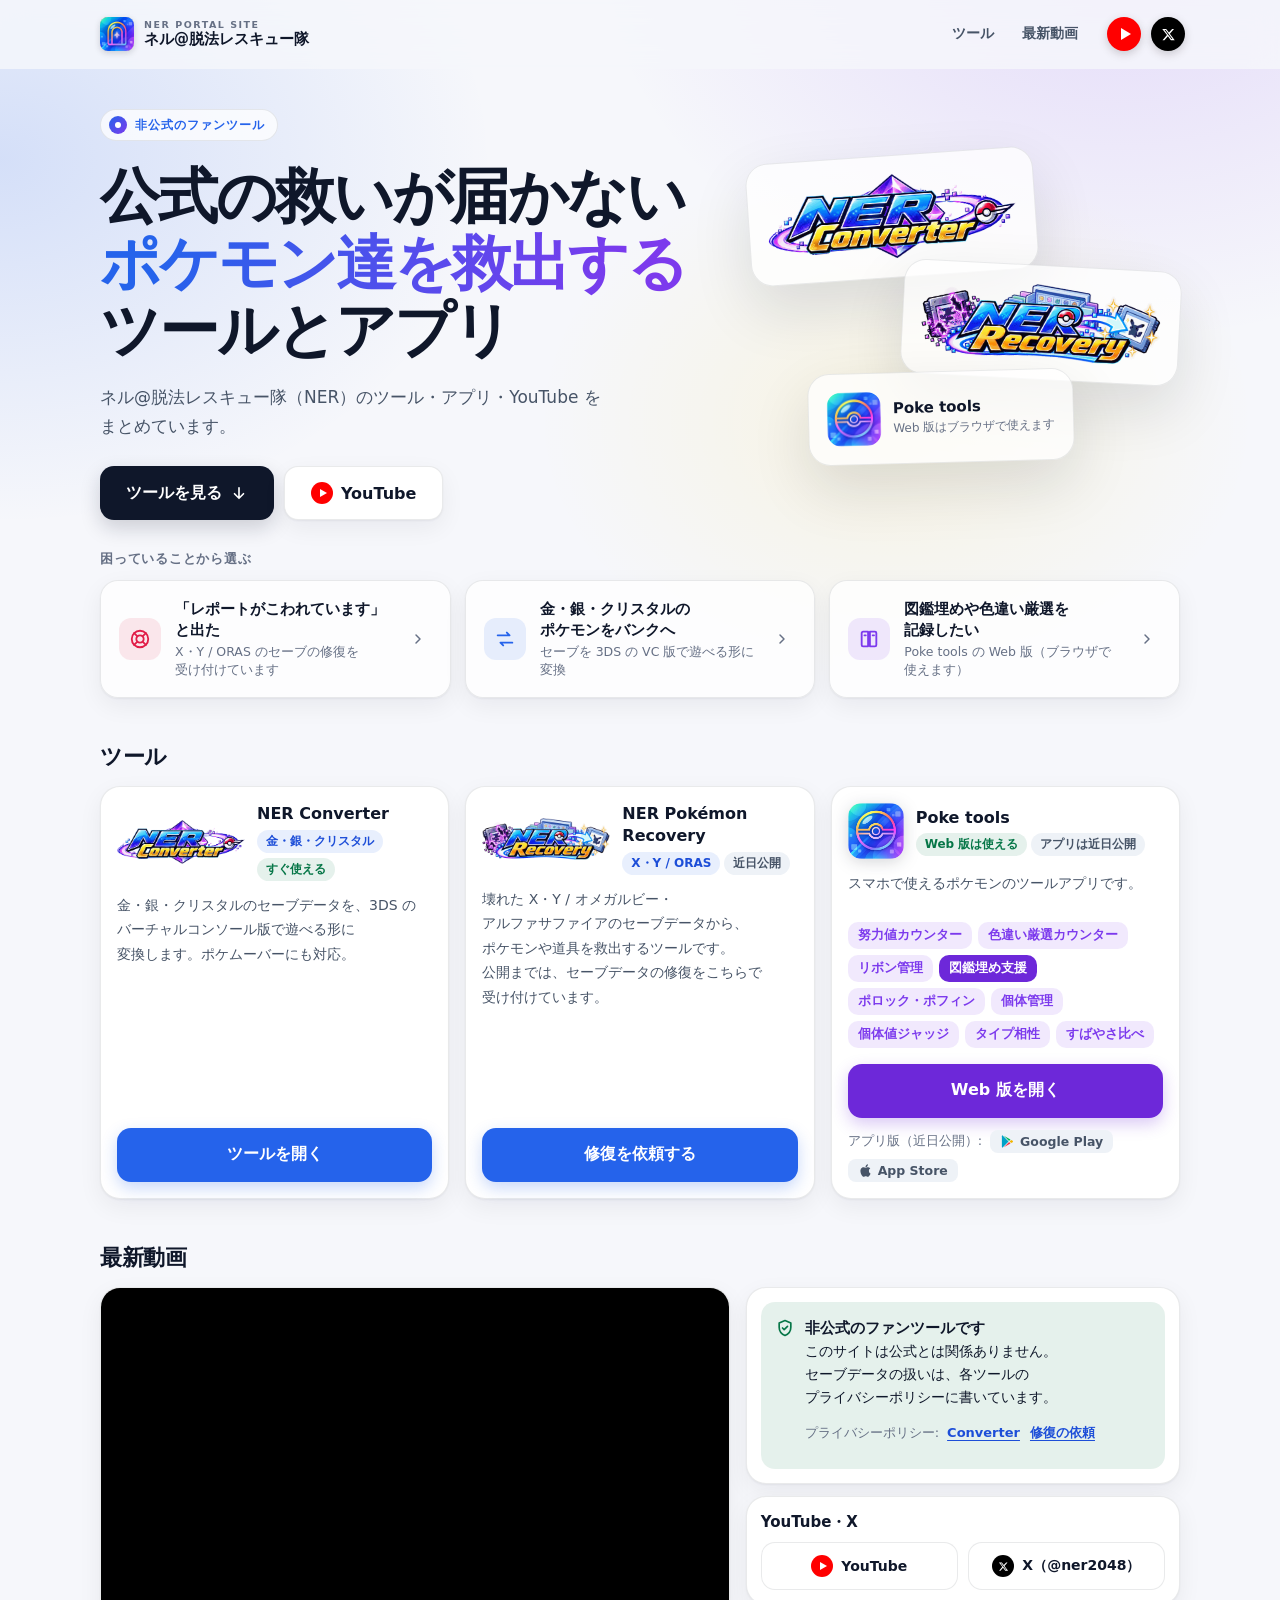
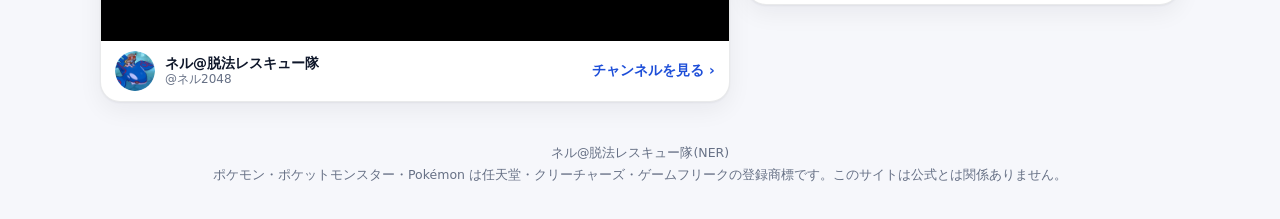
==== commit 5c42651c: "ポータル: トップページのデザインを刷新(#2 の後にマージ) (#3) * Converter: Googleアナリティクスの記述をプライバシーポリシーから削除し、使っていなかった analytic" ====
--- a/index.html
+++ b/index.html
@@ -16,144 +16,231 @@
 <meta property="og:image" content="https://noctis1008-wq.github.io/img/converter.png">
 <style>
 :root{
-  --bg:#f4f6f8;--card:#fff;--line:#e4e7ec;--text:#17202a;--sub:#667085;--accent:#2f6bff;
-  --shadow:0 12px 36px rgba(16,24,40,.07);--chip:#f2f4f7;
-  font-family:system-ui,-apple-system,BlinkMacSystemFont,"Hiragino Sans","Segoe UI",sans-serif;color:var(--text);background:var(--bg)
+  --bg:#f6f7fb;--card:#fff;--glass:rgba(255,255,255,.74);--line:rgba(15,23,42,.09);--text:#0f172a;--sub:#475467;--mute:#667085;
+  --blue:#2563eb;--blue2:#1d4ed8;--violet:#7c3aed;--violet-btn:#6d28d9;--red:#e11d48;--ok:#067647;
+  --soft-b:rgba(37,99,235,.1);--soft-v:rgba(124,58,237,.11);--soft-r:rgba(225,29,72,.1);--soft-ok:rgba(6,118,71,.1);--chip:#eef2f7;
+  --shadow:0 1px 2px rgba(15,23,42,.05),0 8px 24px rgba(15,23,42,.06);--glow1:rgba(37,99,235,.16);--glow2:rgba(124,58,237,.16);--glow3:rgba(255,206,0,.10);
+  --top:rgba(246,247,251,.82);--pri-bg:#0f172a;--pri-fg:#fff;--x-bg:#000;--x-fg:#fff;
+  color-scheme:light;
 }
-@media (prefers-color-scheme:dark){:root:not([data-theme="light"]){--bg:#0f1420;--card:#171e2c;--line:#283246;--text:#eef2f7;--sub:#98a2b3;--accent:#7aa2ff;--shadow:0 12px 36px rgba(0,0,0,.35);--chip:#222b3c}}
-:root[data-theme="dark"]{--bg:#0f1420;--card:#171e2c;--line:#283246;--text:#eef2f7;--sub:#98a2b3;--accent:#7aa2ff;--shadow:0 12px 36px rgba(0,0,0,.35);--chip:#222b3c}
+@media (prefers-color-scheme:dark){:root:not([data-theme="light"]){
+  --bg:#0b1020;--card:#121a2e;--glass:rgba(18,26,46,.72);--line:rgba(255,255,255,.1);--text:#eef2ff;--sub:#b6c0d4;--mute:#8d99b0;
+  --blue:#6b95ff;--blue2:#8fb0ff;--violet:#a78bfa;--violet-btn:#7c3aed;--red:#fb7185;--ok:#4ade80;
+  --soft-b:rgba(107,149,255,.14);--soft-v:rgba(167,139,250,.15);--soft-r:rgba(251,113,133,.14);--soft-ok:rgba(74,222,128,.12);--chip:#1d273d;
+  --shadow:0 1px 2px rgba(0,0,0,.3),0 10px 30px rgba(0,0,0,.35);--glow1:rgba(37,99,235,.28);--glow2:rgba(124,58,237,.30);--glow3:rgba(255,206,0,0);
+  --top:rgba(11,16,32,.8);--pri-bg:#eef2ff;--pri-fg:#0b1020;--x-bg:#fff;--x-fg:#000;color-scheme:dark}}
+:root[data-theme="dark"]{
+  --bg:#0b1020;--card:#121a2e;--glass:rgba(18,26,46,.72);--line:rgba(255,255,255,.1);--text:#eef2ff;--sub:#b6c0d4;--mute:#8d99b0;
+  --blue:#6b95ff;--blue2:#8fb0ff;--violet:#a78bfa;--violet-btn:#7c3aed;--red:#fb7185;--ok:#4ade80;
+  --soft-b:rgba(107,149,255,.14);--soft-v:rgba(167,139,250,.15);--soft-r:rgba(251,113,133,.14);--soft-ok:rgba(74,222,128,.12);--chip:#1d273d;
+  --shadow:0 1px 2px rgba(0,0,0,.3),0 10px 30px rgba(0,0,0,.35);--glow1:rgba(37,99,235,.28);--glow2:rgba(124,58,237,.30);--glow3:rgba(255,206,0,0);
+  --top:rgba(11,16,32,.8);--pri-bg:#eef2ff;--pri-fg:#0b1020;--x-bg:#fff;--x-fg:#000;color-scheme:dark}
 *{box-sizing:border-box}
-body{margin:0;background:var(--bg);color:var(--text)}
-a{color:inherit}
-.wrap{max-width:880px;margin:0 auto;padding:44px 16px 40px}
-/* ヘッダー */
-.hero{display:flex;align-items:center;justify-content:space-between;gap:16px;flex-wrap:wrap;margin-bottom:30px}
-.hero-name{margin:0;font-size:clamp(26px,6vw,44px);word-break:keep-all;overflow-wrap:anywhere;letter-spacing:-.03em;line-height:1.05}
-.hero-name small{display:block;font-size:13px;letter-spacing:.18em;color:var(--sub);font-weight:800;margin-bottom:8px}
-.hero-lead{margin:10px 0 0;color:var(--sub);line-height:1.7;font-size:15px}
-.sns{display:flex;gap:10px}
-.sns a{display:inline-flex;align-items:center;gap:8px;text-decoration:none;font-weight:800;font-size:14px;padding:10px 14px;border-radius:999px;background:var(--card);border:1px solid var(--line);box-shadow:var(--shadow);transition:transform .15s}
-.sns a:hover{transform:translateY(-2px)}
-.sns svg{width:20px;height:20px;flex:none}
+html{scroll-behavior:smooth;scroll-padding-top:72px}
+body{margin:0;background:var(--bg);color:var(--text);font-family:"Noto Sans JP","Hiragino Sans","Hiragino Kaku Gothic ProN",system-ui,-apple-system,"Segoe UI","Yu Gothic UI",Meiryo,sans-serif;
+  font-feature-settings:"palt";-webkit-font-smoothing:antialiased;word-break:auto-phrase;line-break:strict;
+  background-image:radial-gradient(60% 600px at 88% -80px,var(--glow2),transparent 70%),radial-gradient(55% 520px at 0% 160px,var(--glow1),transparent 70%),radial-gradient(40% 380px at 70% 420px,var(--glow3),transparent 70%);background-repeat:no-repeat}
+a{color:inherit;text-decoration:none}
+:focus-visible{outline:3px solid var(--blue);outline-offset:2px;border-radius:10px}
+/* 上部バー */
+.top{position:sticky;top:0;z-index:10;background:var(--top);backdrop-filter:saturate(1.4) blur(14px);-webkit-backdrop-filter:saturate(1.4) blur(14px);border-bottom:1px solid transparent}
+.top-in{max-width:1160px;margin:0 auto;display:flex;align-items:center;justify-content:space-between;height:60px;padding:0 10px 0 18px}
+.brand{display:flex;align-items:center;gap:10px;min-height:44px}
+.brand img{width:30px;height:30px;border-radius:8px;box-shadow:0 2px 6px rgba(16,24,40,.18)}
+.brand span{display:flex;flex-direction:column;line-height:1.15;font-weight:700;font-size:14px}
+.brand small{font-size:9.5px;letter-spacing:.16em;color:var(--mute);font-weight:700}
+.nav{display:flex;align-items:center}
+.nav .lk{display:none;font-size:14px;font-weight:600;color:var(--sub);padding:0 14px;height:44px;align-items:center}
+.nav .lk:hover{color:var(--text)}
+/* 小さいアイコンは見た目の大きさのまま、押せる範囲を 44px にする */
+.hit{width:44px;height:44px;display:grid;place-items:center;border-radius:50%}
+.si{width:34px;height:34px;border-radius:50%;display:grid;place-items:center;box-shadow:0 3px 10px rgba(0,0,0,.18);transition:transform .15s}
+.hit:hover .si{transform:translateY(-1px)}
+.yt{background:#f00}.yt i{width:0;height:0;margin-left:3px;border-top:6px solid transparent;border-bottom:6px solid transparent;border-left:10px solid #fff}
+.xx{background:var(--x-bg);color:var(--x-fg)}.xx svg{width:15px;height:15px}
+.wrap{max-width:1160px;margin:0 auto;padding:0 24px}
+/* 最初の画面 */
+.hero{padding-top:26px}
+.eyebrow{display:inline-flex;align-items:center;gap:8px;font-size:12px;font-weight:700;letter-spacing:.08em;color:var(--blue);padding:6px 12px 6px 8px;border-radius:999px;background:var(--glass);border:1px solid var(--line)}
+.eyebrow .dot{width:18px;height:18px;border-radius:50%;background:linear-gradient(135deg,var(--blue),var(--violet));display:grid;place-items:center}
+.eyebrow .dot::after{content:"";width:6px;height:6px;border-radius:50%;background:#fff}
+h1{font-weight:900;letter-spacing:-.035em;line-height:1.18;font-size:34px;margin:18px 0 14px}
+h1 .l{display:block;word-break:keep-all}
+.grad{background-image:linear-gradient(100deg,var(--blue) 10%,var(--violet) 90%);-webkit-background-clip:text;background-clip:text;color:transparent}
+.lead{font-size:15px;line-height:1.75;color:var(--sub);margin:0;text-wrap:pretty}
+.ctas{display:flex;gap:10px;margin-top:24px}
+.btn{min-height:50px;padding:0 20px;border-radius:14px;display:inline-flex;align-items:center;justify-content:center;gap:8px;font-weight:700;font-size:15px;white-space:nowrap;transition:transform .15s,box-shadow .15s}
+.btn:hover{transform:translateY(-1px)}
+.btn svg{width:18px;height:18px;flex:none}
+.btn.pri{background:var(--pri-bg);color:var(--pri-fg);box-shadow:0 8px 20px rgba(15,23,42,.18);flex:1.2}
+.btn.sec{background:var(--card);border:1px solid var(--line);box-shadow:var(--shadow);flex:1}
+.btn .si{width:22px;height:22px;box-shadow:none}.btn .yt i{border-top-width:4px;border-bottom-width:4px;border-left-width:7px;margin-left:2px}
+.float{display:none}
+.kicker{font-size:13px;font-weight:700;color:var(--mute);letter-spacing:.06em;margin:34px 0 12px}
+.picks{display:grid;gap:10px}
+.pick{display:flex;align-items:center;gap:14px;padding:14px 12px 14px 14px;border-radius:18px;background:var(--glass);border:1px solid var(--line);box-shadow:var(--shadow);min-height:72px;transition:transform .15s,border-color .15s}
+.pick:hover{transform:translateY(-2px);border-color:rgba(37,99,235,.35)}
+.ic{flex:none;width:42px;height:42px;border-radius:12px;display:grid;place-items:center}
+.ic svg{width:22px;height:22px;fill:none;stroke:currentColor;stroke-width:2;stroke-linecap:round;stroke-linejoin:round}
+.ic.r{background:var(--soft-r);color:var(--red)}.ic.c{background:var(--soft-b);color:var(--blue)}.ic.p{background:var(--soft-v);color:var(--violet)}
+.pt{flex:1;min-width:0}
+.pt b{display:block;font-size:15px;font-weight:700;line-height:1.4;text-wrap:pretty}
+.pt small{display:block;font-size:12.5px;color:var(--mute);margin-top:2px;line-height:1.45}
+.chev{flex:none;width:28px;height:28px;display:grid;place-items:center;color:var(--mute)}
+.chev svg{width:16px;height:16px;fill:none;stroke:currentColor;stroke-width:2.2;stroke-linecap:round;stroke-linejoin:round}
 /* 見出し */
-h2{font-size:18px;margin:34px 0 12px;display:flex;align-items:center;gap:8px}
-h2::before{content:"";width:6px;height:18px;border-radius:3px;background:var(--accent)}
+h2{font-size:22px;font-weight:800;letter-spacing:-.02em;margin:44px 0 14px}
 /* ツール */
-.tools{display:grid;grid-template-columns:1fr 1fr;gap:16px}
-.tool{display:flex;flex-direction:column;text-decoration:none;background:var(--card);border:1px solid var(--line);border-radius:22px;box-shadow:var(--shadow);overflow:hidden;transition:transform .15s,box-shadow .15s}
-.tool:hover{transform:translateY(-3px);box-shadow:0 18px 40px rgba(16,24,40,.12)}
-.tool-logo{display:grid;place-items:center;padding:18px 18px 6px;aspect-ratio:720/260}
-.tool-logo img{width:100%;height:auto;max-width:340px}
-.tool-body{padding:4px 20px 20px;display:flex;flex-direction:column;gap:6px;flex:1}
-.tool-body b{font-size:16px}
-.tool-body p{margin:0;color:var(--sub);font-size:13.5px;line-height:1.65;flex:1}
-.tool-go{margin-top:8px;font-weight:800;font-size:14px;color:var(--accent)}
-/* アプリ */
-.app{background:var(--card);border:1px solid var(--line);border-radius:22px;box-shadow:var(--shadow);padding:20px;display:flex;gap:18px;align-items:center;flex-wrap:wrap}
-.app-icon{width:72px;height:72px;flex:none;filter:drop-shadow(0 4px 10px rgba(16,24,40,.18))}
-.app-main{flex:1;min-width:200px}
-.app-main b{font-size:17px}
-.app-main p{margin:4px 0 0;color:var(--sub);font-size:13.5px;line-height:1.6}
-.soon{display:inline-block;margin-left:6px;font-size:11px;font-weight:800;padding:3px 8px;border-radius:999px;background:var(--chip);color:var(--sub);vertical-align:2px}
-.stores{display:flex;gap:10px;flex-wrap:wrap;width:100%}
-.store{display:inline-flex;align-items:center;gap:10px;min-width:170px;padding:8px 16px 8px 12px;border-radius:10px;background:#000;color:#fff;text-decoration:none;border:1px solid #444}
-.store svg{width:26px;height:26px;flex:none}
-.store span{display:flex;flex-direction:column;line-height:1.1}
-.store small{font-size:10px;opacity:.85}
-.store strong{font-size:17px;letter-spacing:-.01em;white-space:nowrap}
-.store[aria-disabled="true"]{opacity:.45;cursor:not-allowed}
-/* 動画 */
-.video{background:var(--card);border:1px solid var(--line);border-radius:22px;box-shadow:var(--shadow);overflow:hidden}
+.tools{display:grid;gap:12px}
+.card{background:var(--card);border:1px solid var(--line);border-radius:20px;box-shadow:var(--shadow)}
+.tool{padding:16px;display:flex;flex-direction:column}
+.tool-top{display:flex;align-items:center;gap:12px}
+.tool-top .logo{width:128px;height:auto;flex:none}
+.tool-top .icon{width:56px;height:56px;flex:none;border-radius:14px;filter:drop-shadow(0 3px 8px rgba(16,24,40,.18))}
+.tool-top b{display:block;font-size:16px;line-height:1.35}
+.tag{display:inline-flex;align-items:center;font-size:12px;font-weight:700;padding:3px 9px;border-radius:999px;background:var(--chip);color:var(--sub);margin:5px 4px 0 0}
+.tag.b{background:var(--soft-b);color:var(--blue2)}.tag.ok{background:var(--soft-ok);color:var(--ok)}
+.tool p{font-size:14px;color:var(--sub);line-height:1.75;margin:12px 0 0;flex:1}
+.tool .btn{margin-top:14px;background:#2563eb;color:#fff;box-shadow:0 6px 16px rgba(37,99,235,.25);font-size:16px}
+.tool .btn.v{background:var(--violet-btn);box-shadow:0 6px 16px rgba(109,40,217,.25)}
+.chips{display:flex;flex-wrap:wrap;gap:6px;margin-top:10px;padding:0;list-style:none}
+.chips li{font-size:12.5px;font-weight:700;padding:5px 10px;border-radius:10px;background:var(--soft-v);color:var(--violet)}
+.chips li.hl{background:var(--violet-btn);color:#fff}
+.stores{display:flex;flex-wrap:wrap;align-items:center;gap:6px 8px;margin-top:12px;font-size:13px;color:var(--mute)}
+.store{flex:none;white-space:nowrap;display:inline-flex;align-items:center;gap:5px;padding:4px 10px;border-radius:8px;background:var(--chip);color:var(--sub);font-weight:700;font-size:12.5px;cursor:default}
+.store svg{width:15px;height:15px}
+/* 動画・このサイトについて */
+.lower{display:grid;gap:12px}
+.video{overflow:hidden}
 .video-frame{position:relative;aspect-ratio:16/9;background:#000}
 .video-frame iframe{position:absolute;inset:0;width:100%;height:100%;border:0}
-.video-foot{display:flex;justify-content:space-between;align-items:center;gap:10px;padding:12px 16px;font-size:14px;flex-wrap:wrap}
-.video-foot a{font-weight:800;color:var(--accent);text-decoration:none}
-.video-empty{display:flex;align-items:center;gap:14px;padding:22px;text-decoration:none}
-.video-empty svg{width:48px;height:48px;flex:none}
-.video-empty b{display:block;font-size:16px}
-.video-empty span{color:var(--sub);font-size:13.5px}
-footer{text-align:center;margin-top:40px;color:var(--sub);font-size:12.5px;line-height:1.8}
-@media (max-width:640px){
-  .wrap{padding-top:30px}
-  .tools{grid-template-columns:1fr}
-  .store{flex:1;min-width:0;justify-content:center;padding:8px 10px}
-  .store strong{font-size:15px}
-  .store-web{flex:1 1 100%}
+.video-foot{display:flex;align-items:center;gap:10px;padding:10px 14px;min-height:60px}
+.ch-icon{width:40px;height:40px;border-radius:50%;flex:none}
+.video-foot>span:nth-of-type(1){display:flex;flex-direction:column;line-height:1.3;margin-right:auto;min-width:0}
+.video-foot b{font-size:14px;white-space:nowrap;overflow:hidden;text-overflow:ellipsis}.video-foot small{font-size:12px;color:var(--mute)}
+.ch-go{font-weight:700;font-size:14px;color:var(--blue2);white-space:nowrap}
+.video-empty{display:flex;align-items:center;gap:14px;padding:22px}
+.video-empty .ch-icon{width:52px;height:52px}
+.video-empty b{display:block;font-size:16px}.video-empty span{color:var(--sub);font-size:13.5px}
+.side{display:grid;gap:12px;align-content:start}
+.trust{display:flex;gap:10px;padding:14px;border-radius:14px;background:var(--soft-ok);color:var(--text);font-size:13.5px;line-height:1.7}
+.trust svg{width:20px;height:20px;flex:none;margin-top:2px;fill:none;stroke:var(--ok);stroke-width:2;stroke-linecap:round;stroke-linejoin:round}
+.trust b{display:block;font-size:14.5px}
+.trust a{color:var(--blue2);font-weight:700;text-decoration:underline;text-underline-offset:3px;display:inline-flex;align-items:center;min-height:44px;padding:0 2px}
+.trust .pp{display:flex;flex-wrap:wrap;align-items:center;gap:0 6px;margin-top:2px;color:var(--mute);font-size:13px}
+.box{padding:14px}
+.box h3{margin:2px 0 10px;font-size:15px;font-weight:800}
+.sns{display:grid;grid-template-columns:1fr 1fr;gap:10px}
+.sns a{min-height:48px;border-radius:14px;border:1px solid var(--line);display:flex;align-items:center;justify-content:center;gap:8px;font-weight:700;font-size:14px;background:var(--card)}
+.sns a:hover{border-color:rgba(37,99,235,.35)}
+.sns .si{width:22px;height:22px;box-shadow:none}.sns .yt i{border-top-width:4px;border-bottom-width:4px;border-left-width:7px;margin-left:2px}.sns .xx svg{width:11px;height:11px}
+footer{text-align:center;margin:40px 0 0;padding:0 16px 32px;color:var(--mute);font-size:12.5px;line-height:1.8}
+@media (min-width:900px){
+  .top-in{height:68px;padding:0 30px 0 40px}
+  .brand img{width:34px;height:34px}.brand span{font-size:15px}
+  .nav .lk{display:inline-flex}.nav .gap{width:10px}
+  .wrap{padding:0 40px}
+  .hero{display:grid;grid-template-columns:1.15fr .85fr;gap:40px;align-items:center;padding-top:40px}
+  h1{font-size:60px;line-height:1.12;margin:22px 0 18px}
+  .lead{font-size:17px}
+  .btn{min-height:54px;padding:0 26px;font-size:16px}
+  .btn.pri,.btn.sec{flex:none}
+  .float{display:block;position:relative;height:360px}
+  .fc{position:absolute;background:var(--glass);border:1px solid var(--line);border-radius:22px;box-shadow:0 24px 60px rgba(15,23,42,.12);padding:18px;transition:transform .2s}
+  .fc img{display:block;height:auto}
+  .fc.f1{left:10px;top:20px;transform:rotate(-4deg)}.fc.f1 img{width:250px}
+  .fc.f2{right:0;top:130px;transform:rotate(3deg)}.fc.f2 img{width:240px}
+  .fc.f3{left:70px;top:236px;display:flex;align-items:center;gap:12px;transform:rotate(-1.5deg)}.fc.f3 img{width:54px;border-radius:14px}
+  .fc.f3 b{font-size:15px;display:block}.fc.f3 small{font-size:12px;color:var(--mute)}
+  .kicker{margin:30px 0 12px}
+  .picks{grid-template-columns:repeat(3,1fr);gap:14px}
+  .pick{padding:18px;min-height:88px}
+  .tools{grid-template-columns:repeat(3,1fr);gap:16px}
+  .tool .btn{margin-top:auto}
+  .tool p{margin-bottom:16px}
+  .lower{grid-template-columns:1.45fr 1fr;gap:16px;align-items:start}
 }
-.video-foot{text-decoration:none;color:inherit}
-.video-foot .ch-icon,.video-empty .ch-icon{width:40px;height:40px;border-radius:50%;flex:none}
-.video-empty .ch-icon{width:52px;height:52px}
-.video-foot>span:nth-of-type(1){display:flex;flex-direction:column;line-height:1.3;margin-right:auto}
-.video-foot small{color:var(--sub);font-size:12px}
-.video-foot .ch-go{font-weight:800;color:var(--accent);font-size:13.5px}
-.video-foot{justify-content:flex-start!important;flex-wrap:nowrap!important}
-.video-foot .ch-go{white-space:nowrap}
-.video-foot b{display:block}
-.video-foot>span:nth-of-type(1){min-width:0}
+@media (prefers-reduced-motion:reduce){html{scroll-behavior:auto}*{transition:none!important}}
 </style>
 </head>
 <body>
+<header class="top"><div class="top-in">
+  <a class="brand" href="./" aria-label="NER PORTAL SITE トップ"><img src="img/portal-icon-192.png" width="192" height="192" alt=""><span><small>NER PORTAL SITE</small>ネル@脱法レスキュー隊</span></a>
+  <nav class="nav" aria-label="サイト内とSNS">
+    <a class="lk" href="#tools">ツール</a><a class="lk" href="#latest">最新動画</a><span class="gap"></span>
+    <a class="hit" href="https://www.youtube.com/@%E3%83%8D%E3%83%AB2048" target="_blank" rel="noopener noreferrer" aria-label="YouTube"><span class="si yt"><i></i></span></a>
+    <a class="hit" href="https://x.com/ner2048" target="_blank" rel="noopener noreferrer" aria-label="X"><span class="si xx"><svg viewBox="0 0 24 24" aria-hidden="true"><path fill="currentColor" d="M17.75 3h3.07l-6.7 7.66L22 21h-6.17l-4.83-6.32L5.47 21H2.4l7.17-8.2L2 3h6.33l4.37 5.77zm-1.08 16.18h1.7L7.4 4.73H5.58z"/></svg></span></a>
+  </nav>
+</div></header>
 <main class="wrap">
-  <header class="hero">
+  <section class="hero">
     <div>
-      <h1 class="hero-name"><small>NER PORTAL SITE</small>ネル@脱法レスキュー隊</h1>
-      <p class="hero-lead">公式からの救い手が及ばないポケモン達を救出するために活動しています。</p>
+      <span class="eyebrow"><span class="dot"></span>非公式のファンツール</span>
+      <h1><span class="l">公式の救いが届かない</span><span class="l"><span class="grad">ポケモン達を救出する</span></span><span class="l">ツールとアプリ</span></h1>
+      <p class="lead">ネル@脱法レスキュー隊（NER）のツール・アプリ・YouTube をまとめています。</p>
+      <div class="ctas">
+        <a class="btn pri" href="#tools">ツールを見る<svg viewBox="0 0 24 24" fill="none" stroke="currentColor" stroke-width="2.2" stroke-linecap="round" stroke-linejoin="round" aria-hidden="true"><path d="M12 5v14M6 13l6 6 6-6"/></svg></a>
+        <a class="btn sec" href="https://www.youtube.com/@%E3%83%8D%E3%83%AB2048" target="_blank" rel="noopener noreferrer"><span class="si yt"><i></i></span>YouTube</a>
+      </div>
     </div>
-    <nav class="sns" aria-label="SNS">
-      <a href="https://www.youtube.com/@%E3%83%8D%E3%83%AB2048" target="_blank" rel="noopener noreferrer">
-        <svg viewBox="0 0 24 24" aria-hidden="true"><rect x="1.5" y="4.5" width="21" height="15" rx="4.5" fill="#ff0033"/><path d="M10 8.8v6.4l5.6-3.2z" fill="#fff"/></svg>YouTube</a>
-      <a href="https://x.com/ner2048" target="_blank" rel="noopener noreferrer">
-        <svg viewBox="0 0 24 24" aria-hidden="true"><path fill="currentColor" d="M17.75 3h3.07l-6.7 7.66L22 21h-6.17l-4.83-6.32L5.47 21H2.4l7.17-8.2L2 3h6.33l4.37 5.77zm-1.08 16.18h1.7L7.4 4.73H5.58z"/></svg>X</a>
-    </nav>
-  </header>
-
-  <h2>最新動画</h2>
-  <section class="video" id="video"></section>
-
-  <h2>ツール</h2>
-  <section class="tools">
-    <a class="tool" href="converter/">
-      <div class="tool-logo"><img src="img/converter.png" width="720" height="245" alt="NER Converter" decoding="async"></div>
-      <div class="tool-body">
-        <b>NER Converter</b>
-        <p>金・銀・クリスタルのセーブデータを、3DS のバーチャルコンソール版で遊べる形に変換します。ポケムーバーにも対応。</p>
-        <span class="tool-go">ツールを開く →</span>
-      </div>
-    </a>
-    <!-- いまは修復依頼ページへつなぐ。Recovery を公開したら href を Pokemon-Save-Rescue/ にし、近日公開の表示と説明文を戻す -->
-    <a class="tool" href="repair-request/">
-      <div class="tool-logo"><img src="img/recovery.png" width="720" height="232" alt="NER Pokémon Recovery" decoding="async"></div>
-      <div class="tool-body">
-        <b>NER Pokémon Recovery<span class="soon">近日公開</span></b>
-        <p>壊れた X・Y / オメガルビー・アルファサファイアのセーブデータから、ポケモンや道具を救出するツールです。公開までは、セーブデータの修復をこちらで受け付けています。</p>
-        <span class="tool-go">修復を依頼する →</span>
-      </div>
-    </a>
-  </section>
-
-  <h2>アプリ</h2>
-  <section class="app">
-    <img class="app-icon" src="img/poketools.png" width="216" height="216" alt="Poke tools のアイコン">
-    <div class="app-main">
-      <b>Poke tools</b><span class="soon">近日公開</span>
-      <p>スマホで使えるポケモンのツールアプリです。公開したら、ここからダウンロードできます。</p>
-    </div>
-    <div class="stores">
-      <a class="store store-web" href="poke-tools/">
-        <svg viewBox="0 0 24 24" aria-hidden="true"><circle cx="12" cy="12" r="9.5" fill="none" stroke="#4da3ff" stroke-width="1.8"/><path d="M2.5 12h19M12 2.5c2.6 2.7 3.9 5.9 3.9 9.5s-1.3 6.8-3.9 9.5c-2.6-2.7-3.9-5.9-3.9-9.5S9.4 5.2 12 2.5z" fill="none" stroke="#4da3ff" stroke-width="1.8"/></svg>
-        <span><small>ブラウザで使う</small><strong>Web版</strong></span></a>
-      <!-- 公開したら href を入れて aria-disabled を消す -->
-      <a class="store" aria-disabled="true" title="近日公開" role="link">
-        <svg viewBox="0 0 24 24" aria-hidden="true"><path fill="#00d7fe" d="M3.84 2.15 13.69 12l-9.85 9.85A1.6 1.6 0 0 1 3 20.5v-17c0-.59.34-1.11.84-1.35z"/><path fill="#ffce00" d="m17.89 9.5 2.27 1.31c.34.27.59.69.59 1.19s-.22.9-.57 1.18l-2.29 1.32L15.39 12z"/><path fill="#00f076" d="M6.05 2.66 16.81 8.88l-2.27 2.27z"/><path fill="#f63448" d="m16.81 15.12-10.76 6.22 8.49-8.49z"/></svg>
-        <span><small>GET IT ON</small><strong>Google Play</strong></span></a>
-      <a class="store" aria-disabled="true" title="近日公開" role="link">
-        <svg viewBox="0 0 24 24" aria-hidden="true"><path fill="#fff" d="M18.71 19.5c-.83 1.24-1.71 2.45-3.05 2.47-1.34.03-1.77-.79-3.29-.79-1.53 0-2 .77-3.27.82-1.31.05-2.3-1.32-3.14-2.53C4.25 17 2.94 12.45 4.7 9.39c.87-1.52 2.43-2.48 4.12-2.51 1.28-.02 2.5.87 3.29.87.78 0 2.26-1.07 3.81-.91.65.03 2.47.26 3.64 1.98-.09.06-2.17 1.28-2.15 3.81.03 3.02 2.65 4.03 2.68 4.04-.03.07-.42 1.44-1.38 2.83M13 3.5c.73-.83 1.94-1.46 2.94-1.5.13 1.17-.34 2.35-1.04 3.19-.69.85-1.83 1.51-2.95 1.42-.15-1.15.41-2.35 1.05-3.11z"/></svg>
-        <span><small>Download on the</small><strong>App Store</strong></span></a>
+    <div class="float" aria-hidden="true">
+      <div class="fc f1"><img src="img/converter.png" width="720" height="245" alt=""></div>
+      <div class="fc f2"><img src="img/recovery.png" width="720" height="232" alt=""></div>
+      <div class="fc f3"><img src="img/poketools.png" width="216" height="216" alt=""><span><b>Poke tools</b><small>Web 版はブラウザで使えます</small></span></div>
     </div>
   </section>
 
-  <footer>ネル@脱法レスキュー隊(NER)<br>ポケモン・ポケットモンスター・Pokémon は任天堂・クリーチャーズ・ゲームフリークの登録商標です。このサイトは公式とは関係ありません。</footer>
+  <p class="kicker" id="pick-h">困っていることから選ぶ</p>
+  <nav class="picks" aria-labelledby="pick-h">
+    <a class="pick" href="repair-request/"><span class="ic r" aria-hidden="true"><svg viewBox="0 0 24 24"><circle cx="12" cy="12" r="9"/><circle cx="12" cy="12" r="4"/><path d="M5.6 5.6l3.6 3.6M14.8 14.8l3.6 3.6M18.4 5.6l-3.6 3.6M9.2 14.8l-3.6 3.6"/></svg></span><span class="pt"><b>「レポートがこわれています」と出た</b><small>X・Y / ORAS のセーブの修復を受け付けています</small></span><span class="chev" aria-hidden="true"><svg viewBox="0 0 24 24"><path d="M9 6l6 6-6 6"/></svg></span></a>
+    <a class="pick" href="converter/"><span class="ic c" aria-hidden="true"><svg viewBox="0 0 24 24"><path d="M4 8h13l-3-3M20 16H7l3 3"/></svg></span><span class="pt"><b>金・銀・クリスタルのポケモンをバンクへ</b><small>セーブを 3DS の VC 版で遊べる形に変換</small></span><span class="chev" aria-hidden="true"><svg viewBox="0 0 24 24"><path d="M9 6l6 6-6 6"/></svg></span></a>
+    <a class="pick" href="poke-tools/"><span class="ic p" aria-hidden="true"><svg viewBox="0 0 24 24"><path d="M4 5.5A1.5 1.5 0 0 1 5.5 4H11v16H5.5A1.5 1.5 0 0 1 4 18.5zM13 4h5.5A1.5 1.5 0 0 1 20 5.5v13a1.5 1.5 0 0 1-1.5 1.5H13z"/><path d="M7 8h1.5M16 8h1.5"/></svg></span><span class="pt"><b>図鑑埋めや色違い厳選を記録したい</b><small>Poke tools の Web 版（ブラウザで使えます）</small></span><span class="chev" aria-hidden="true"><svg viewBox="0 0 24 24"><path d="M9 6l6 6-6 6"/></svg></span></a>
+  </nav>
+
+  <h2 id="tools">ツール</h2>
+  <section class="tools">
+    <article class="card tool">
+      <div class="tool-top"><img class="logo" src="img/converter.png" width="720" height="245" alt="NER Converter" decoding="async"><div><b>NER Converter</b><span class="tag b">金・銀・クリスタル</span><span class="tag ok">すぐ使える</span></div></div>
+      <p>金・銀・クリスタルのセーブデータを、3DS のバーチャルコンソール版で遊べる形に変換します。ポケムーバーにも対応。</p>
+      <a class="btn" href="converter/">ツールを開く</a>
+    </article>
+    <!-- いまは修復依頼ページへつなぐ。Recovery を公開したら href を Pokemon-Save-Rescue/ にし、近日公開の札と説明文・ボタンの文言を戻す -->
+    <article class="card tool">
+      <div class="tool-top"><img class="logo" src="img/recovery.png" width="720" height="232" alt="NER Pokémon Recovery" decoding="async"><div><b>NER Pokémon Recovery</b><span class="tag b">X・Y / ORAS</span><span class="tag">近日公開</span></div></div>
+      <p>壊れた X・Y / オメガルビー・アルファサファイアのセーブデータから、ポケモンや道具を救出するツールです。公開までは、セーブデータの修復をこちらで受け付けています。</p>
+      <a class="btn" href="repair-request/">修復を依頼する</a>
+    </article>
+    <article class="card tool">
+      <div class="tool-top"><img class="icon" src="img/poketools.png" width="216" height="216" alt="Poke tools のアイコン" decoding="async"><div><b>Poke tools</b><span class="tag ok">Web 版は使える</span><span class="tag">アプリは近日公開</span></div></div>
+      <p>スマホで使えるポケモンのツールアプリです。</p>
+      <ul class="chips" aria-label="入っているツール"><li>努力値カウンター</li><li>色違い厳選カウンター</li><li>リボン管理</li><li class="hl">図鑑埋め支援</li><li>ポロック・ポフィン</li><li>個体管理</li><li>個体値ジャッジ</li><li>タイプ相性</li><li>すばやさ比べ</li></ul>
+      <a class="btn v" href="poke-tools/">Web 版を開く</a>
+      <!-- アプリを公開したら、下の2つを href 付きの <a> にして「近日公開」を消す -->
+      <div class="stores">アプリ版（近日公開）:
+        <span class="store" aria-disabled="true" title="近日公開"><svg viewBox="0 0 24 24" aria-hidden="true"><path fill="#00a2c7" d="M3.84 2.15 13.69 12l-9.85 9.85A1.6 1.6 0 0 1 3 20.5v-17c0-.59.34-1.11.84-1.35z"/><path fill="#f2b600" d="m17.89 9.5 2.27 1.31c.34.27.59.69.59 1.19s-.22.9-.57 1.18l-2.29 1.32L15.39 12z"/><path fill="#00b85c" d="M6.05 2.66 16.81 8.88l-2.27 2.27z"/><path fill="#f63448" d="m16.81 15.12-10.76 6.22 8.49-8.49z"/></svg>Google Play</span>
+        <span class="store" aria-disabled="true" title="近日公開"><svg viewBox="0 0 24 24" aria-hidden="true"><path fill="currentColor" d="M18.71 19.5c-.83 1.24-1.71 2.45-3.05 2.47-1.34.03-1.77-.79-3.29-.79-1.53 0-2 .77-3.27.82-1.31.05-2.3-1.32-3.14-2.53C4.25 17 2.94 12.45 4.7 9.39c.87-1.52 2.43-2.48 4.12-2.51 1.28-.02 2.5.87 3.29.87.78 0 2.26-1.07 3.81-.91.65.03 2.47.26 3.64 1.98-.09.06-2.17 1.28-2.15 3.81.03 3.02 2.65 4.03 2.68 4.04-.03.07-.42 1.44-1.38 2.83M13 3.5c.73-.83 1.94-1.46 2.94-1.5.13 1.17-.34 2.35-1.04 3.19-.69.85-1.83 1.51-2.95 1.42-.15-1.15.41-2.35 1.05-3.11z"/></svg>App Store</span></div>
+    </article>
+  </section>
+
+  <h2 id="latest">最新動画</h2>
+  <div class="lower">
+    <section class="card video" id="video"></section>
+    <div class="side">
+      <section class="card box">
+        <div class="trust"><svg viewBox="0 0 24 24" aria-hidden="true"><path d="M12 3l7 3v5c0 5-3.5 8.5-7 10-3.5-1.5-7-5-7-10V6z"/><path d="M9 12l2 2 4-4"/></svg>
+          <div><b>非公式のファンツールです</b>このサイトは公式とは関係ありません。セーブデータの扱いは、各ツールのプライバシーポリシーに書いています。<span class="pp">プライバシーポリシー:<a href="converter/privacy.html">Converter</a><a href="repair-request/privacy.html">修復の依頼</a></span></div></div>
+      </section>
+      <section class="card box">
+        <h3>YouTube・X</h3>
+        <div class="sns">
+          <a href="https://www.youtube.com/@%E3%83%8D%E3%83%AB2048" target="_blank" rel="noopener noreferrer"><span class="si yt" aria-hidden="true"><i></i></span>YouTube</a>
+          <a href="https://x.com/ner2048" target="_blank" rel="noopener noreferrer"><span class="si xx" aria-hidden="true"><svg viewBox="0 0 24 24" aria-hidden="true"><path fill="currentColor" d="M17.75 3h3.07l-6.7 7.66L22 21h-6.17l-4.83-6.32L5.47 21H2.4l7.17-8.2L2 3h6.33l4.37 5.77zm-1.08 16.18h1.7L7.4 4.73H5.58z"/></svg></span>X（@ner2048）</a>
+        </div>
+      </section>
+    </div>
+  </div>
 </main>
+<footer>ネル@脱法レスキュー隊(NER)<br>ポケモン・ポケットモンスター・Pokémon は任天堂・クリーチャーズ・ゲームフリークの登録商標です。このサイトは公式とは関係ありません。</footer>
 <script>
 // YouTube のチャンネル ID(UC で始まる文字列)を入れると、最新の動画がここに表示される。
 // 空のあいだは、チャンネルへのリンクだけを出す。
@@ -161,12 +248,11 @@
 const YT_URL = "https://www.youtube.com/@%E3%83%8D%E3%83%AB2048";
 (function(){
   const box=document.getElementById('video');
-  const ytIcon='<svg viewBox="0 0 24 24" aria-hidden="true"><rect x="1.5" y="4.5" width="21" height="15" rx="4.5" fill="#ff0033"/><path d="M10 8.8v6.4l5.6-3.2z" fill="#fff"/></svg>';
-  if(/^UC[\w-]{22}$/.test(YT_CHANNEL_ID)){
+    if(/^UC[\w-]{22}$/.test(YT_CHANNEL_ID)){
     // チャンネルの「アップロード動画」の再生リスト(UC → UU)。いちばん新しい動画から再生される
     const list='UU'+YT_CHANNEL_ID.slice(2);
     box.innerHTML='<div class="video-frame"><iframe src="https://www.youtube-nocookie.com/embed/videoseries?list='+list+'" title="ネル@脱法レスキュー隊 の最新動画" loading="lazy" referrerpolicy="strict-origin-when-cross-origin" allow="accelerometer; encrypted-media; gyroscope; picture-in-picture; web-share" allowfullscreen></iframe></div>'+
-      '<a class="video-foot" href="'+YT_URL+'" target="_blank" rel="noopener noreferrer"><img class="ch-icon" src="img/channel.png" width="192" height="192" alt=""><span><b>ネル@脱法レスキュー隊</b><small>@ネル2048</small></span><span class="ch-go">チャンネルを見る →</span></a>';
+      '<a class="video-foot" href="'+YT_URL+'" target="_blank" rel="noopener noreferrer"><img class="ch-icon" src="img/channel.png" width="192" height="192" alt=""><span><b>ネル@脱法レスキュー隊</b><small>@ネル2048</small></span><span class="ch-go">チャンネルを見る ›</span></a>';
   }else{
     box.innerHTML='<a class="video-empty" href="'+YT_URL+'" target="_blank" rel="noopener noreferrer">'+'<img class="ch-icon" src="img/channel.png" width="192" height="192" alt="">'+'<div><b>YouTube で最新動画を見る</b><span>ネル@脱法レスキュー隊 のチャンネルを開きます</span></div></a>';
   }
